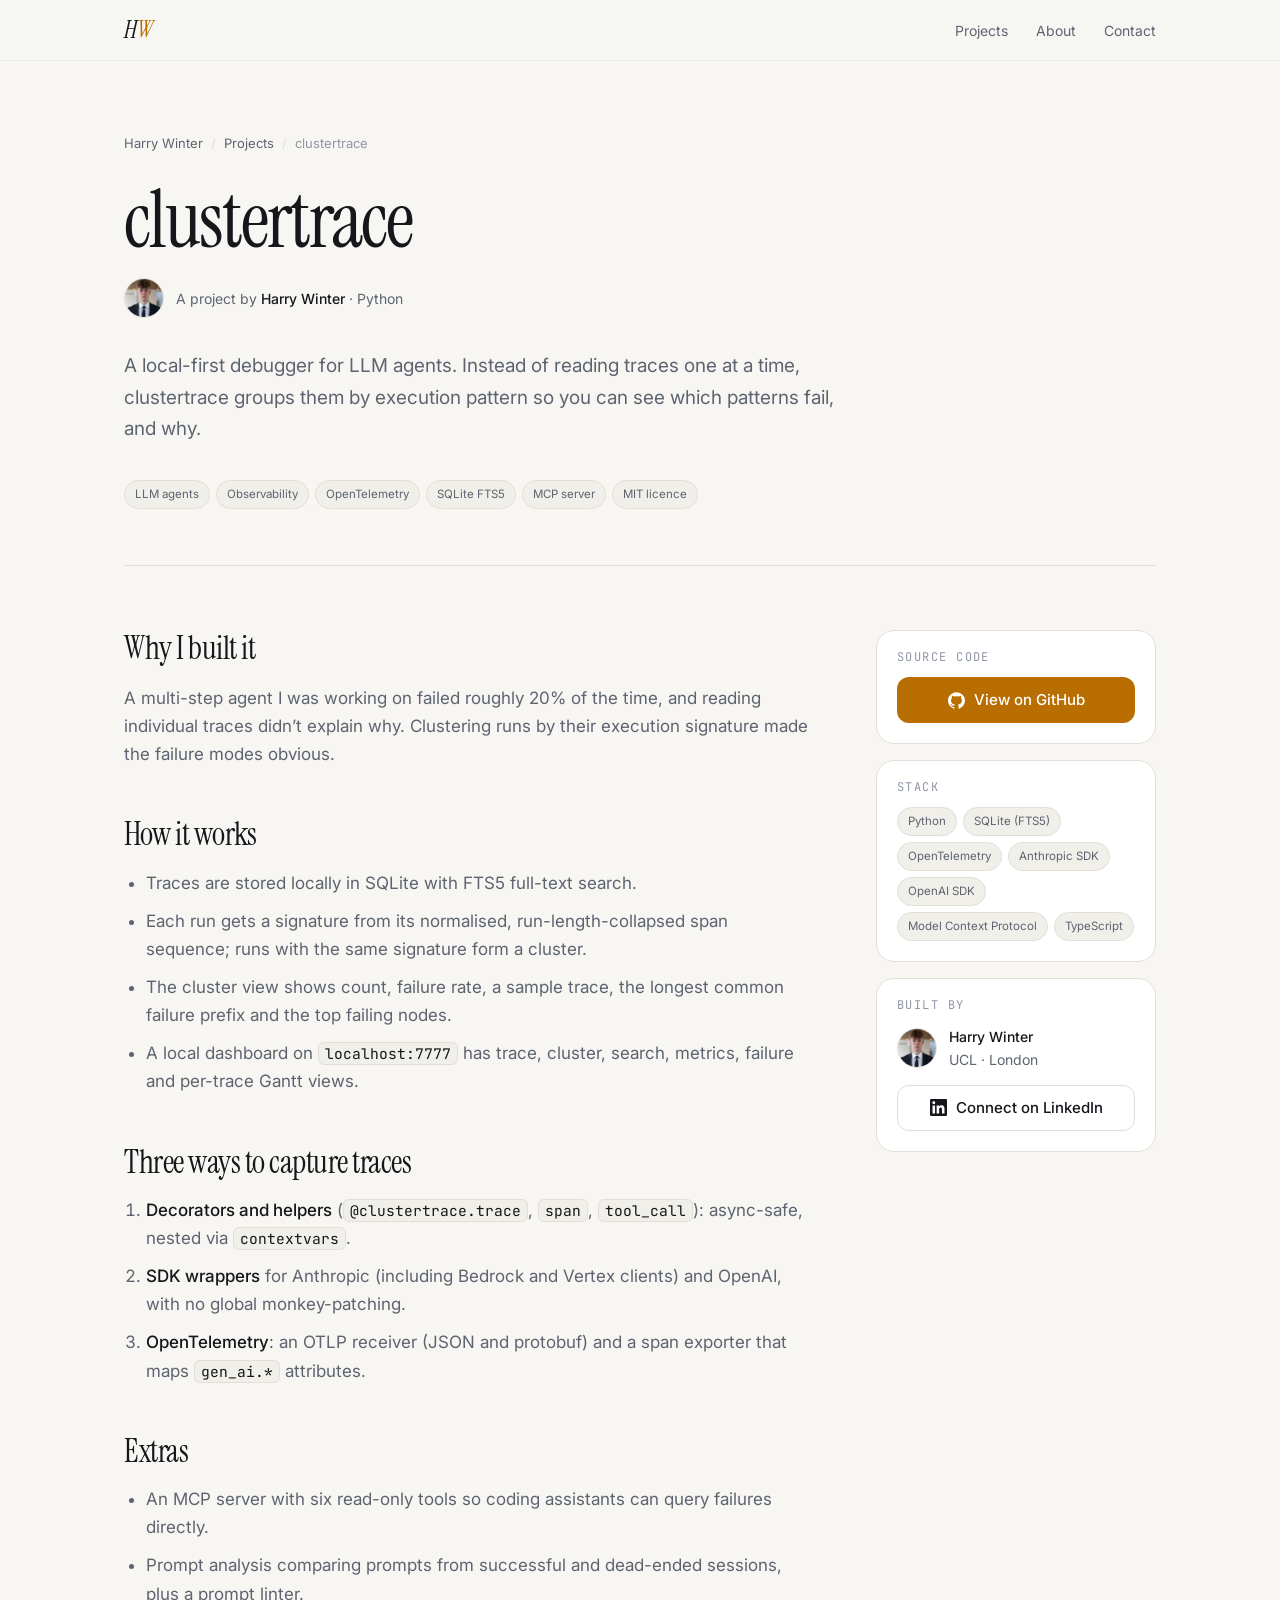
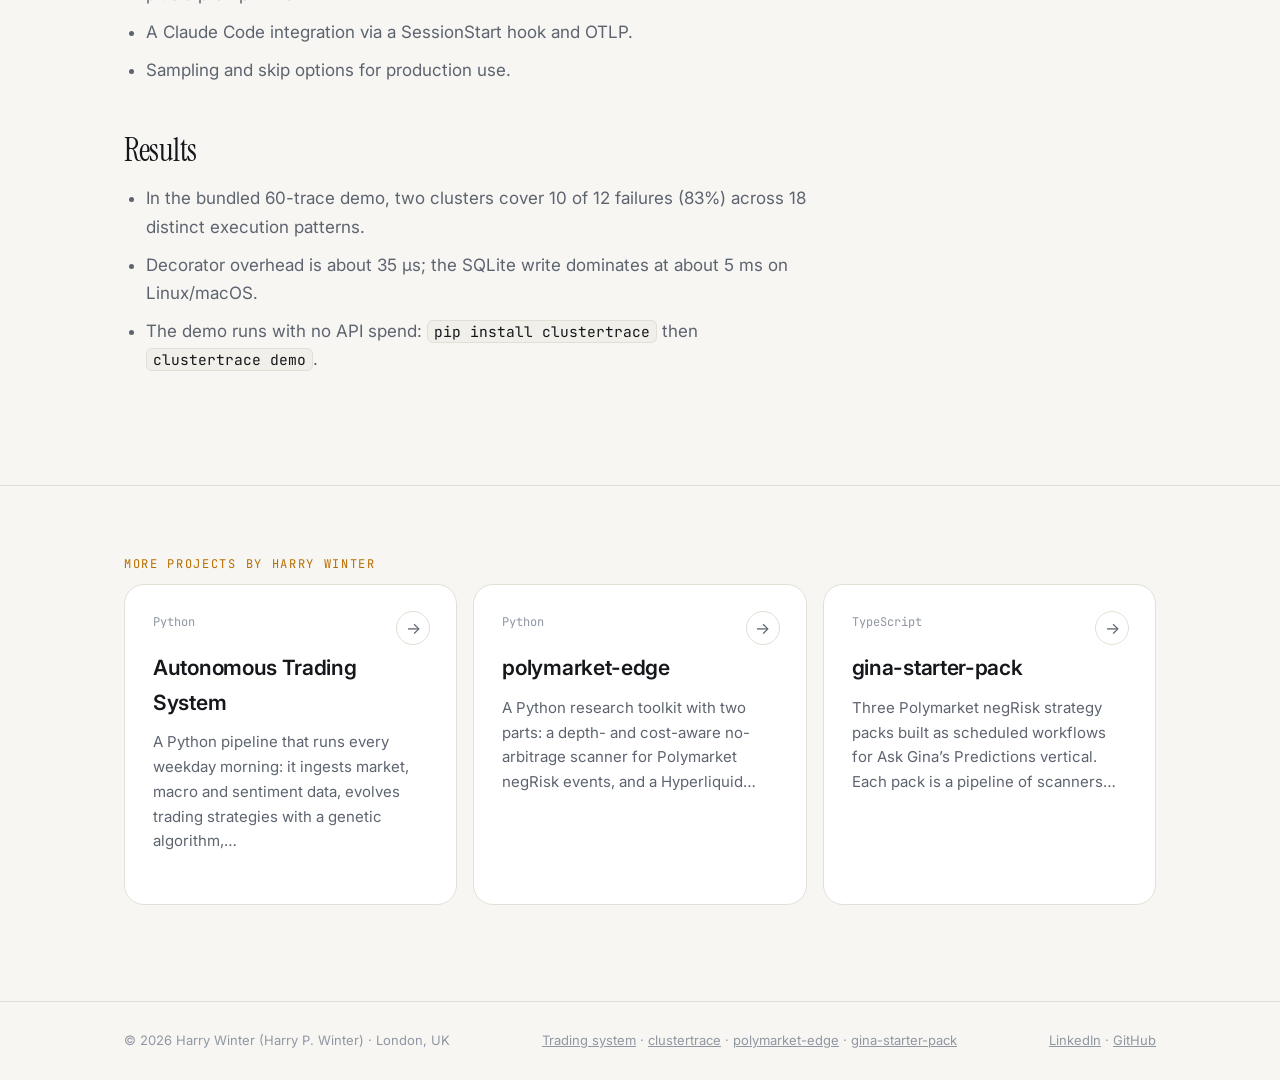
==== projects/clustertrace/index.html @ 602e476f "Full SEO build: project pages, ProfilePage/Person/SoftwareSourceCode schema, OG image, favicons, ima" ====
<!doctype html>
<html lang="en-GB">
<head>
  <meta charset="utf-8">
  <meta name="viewport" content="width=device-width, initial-scale=1">
  <meta name="google-site-verification" content="IN58JlY0TMIs5u1BTdAQgzycmwXVi_8bx57BGI0jHlM" />
  <title>clustertrace: LLM Agent Debugger | Harry Winter</title>
  <meta name="description" content="clustertrace by Harry Winter: a local-first debugger that clusters LLM agent traces by execution pattern so failures surface. SQLite, OpenTelemetry, MCP.">
  <meta name="author" content="Harry Winter">
  <meta name="robots" content="index, follow, max-image-preview:large, max-snippet:-1">
  <link rel="canonical" href="https://harrywinter06-code.github.io/projects/clustertrace/">
  <link rel="alternate" hreflang="en-GB" href="https://harrywinter06-code.github.io/projects/clustertrace/">
  <link rel="alternate" hreflang="x-default" href="https://harrywinter06-code.github.io/projects/clustertrace/">
  <link rel="me" href="https://www.linkedin.com/in/harry-p-winter">
  <link rel="me" href="https://github.com/harrywinter06-code">
  <meta name="theme-color" content="#0b0d10" media="(prefers-color-scheme: dark)">
  <meta name="theme-color" content="#f7f6f2" media="(prefers-color-scheme: light)">

  <meta property="og:site_name" content="Harry Winter">
  <meta property="og:locale" content="en_GB">
  <meta property="og:type" content="article">
  <meta property="og:title" content="clustertrace: LLM Agent Debugger | Harry Winter">
  <meta property="og:description" content="clustertrace by Harry Winter: a local-first debugger that clusters LLM agent traces by execution pattern so failures surface. SQLite, OpenTelemetry, MCP.">
  <meta property="og:url" content="https://harrywinter06-code.github.io/projects/clustertrace/">
  <meta property="og:image" content="https://harrywinter06-code.github.io/og-image.jpg">
  <meta property="og:image:width" content="1200">
  <meta property="og:image:height" content="630">
  <meta property="og:image:alt" content="Harry Winter: UCL student building trading systems and LLM tooling, London">
  
  
  <meta name="twitter:card" content="summary_large_image">
  <meta name="twitter:title" content="clustertrace: LLM Agent Debugger | Harry Winter">
  <meta name="twitter:description" content="clustertrace by Harry Winter: a local-first debugger that clusters LLM agent traces by execution pattern so failures surface. SQLite, OpenTelemetry, MCP.">
  <meta name="twitter:image" content="https://harrywinter06-code.github.io/og-image.jpg">

  <link rel="icon" href="/favicon.ico" sizes="48x48">
  <link rel="icon" href="/favicon.svg" type="image/svg+xml">
  <link rel="apple-touch-icon" href="/apple-touch-icon.png">
  <link rel="manifest" href="/site.webmanifest">
  <link rel="sitemap" type="application/xml" href="/sitemap.xml">
  
  <link rel="preconnect" href="https://fonts.googleapis.com">
  <link rel="preconnect" href="https://fonts.gstatic.com" crossorigin>
  <link href="https://fonts.googleapis.com/css2?family=Instrument+Serif:ital@0;1&family=Inter:wght@400;500;600&family=JetBrains+Mono:wght@400;500&display=swap" rel="stylesheet">
  <link rel="stylesheet" href="/assets/style.css">

  <script type="application/ld+json">
{
  "@context": "https://schema.org",
  "@graph": [
    {
      "@type": "WebSite",
      "@id": "https://harrywinter06-code.github.io/#website",
      "url": "https://harrywinter06-code.github.io/",
      "name": "Harry Winter",
      "alternateName": [
        "Harry P. Winter",
        "Harry Winter portfolio"
      ],
      "description": "Personal website and portfolio of Harry Winter, a UCL student in London.",
      "inLanguage": "en-GB",
      "publisher": {
        "@id": "https://harrywinter06-code.github.io/#person"
      },
      "author": {
        "@id": "https://harrywinter06-code.github.io/#person"
      }
    },
    {
      "@type": "WebPage",
      "@id": "https://harrywinter06-code.github.io/projects/clustertrace/#webpage",
      "url": "https://harrywinter06-code.github.io/projects/clustertrace/",
      "name": "clustertrace: LLM Agent Debugger | Harry Winter",
      "description": "clustertrace by Harry Winter: a local-first debugger that clusters LLM agent traces by execution pattern so failures surface. SQLite, OpenTelemetry, MCP.",
      "isPartOf": {
        "@id": "https://harrywinter06-code.github.io/#website"
      },
      "about": {
        "@id": "https://harrywinter06-code.github.io/projects/clustertrace/#code"
      },
      "author": {
        "@id": "https://harrywinter06-code.github.io/#person"
      },
      "inLanguage": "en-GB",
      "breadcrumb": {
        "@id": "https://harrywinter06-code.github.io/projects/clustertrace/#breadcrumb"
      },
      "dateModified": "2026-11-01T00:00:00+00:00"
    },
    {
      "@type": "SoftwareSourceCode",
      "@id": "https://harrywinter06-code.github.io/projects/clustertrace/#code",
      "name": "clustertrace",
      "description": "clustertrace by Harry Winter: a local-first debugger that clusters LLM agent traces by execution pattern so failures surface. SQLite, OpenTelemetry, MCP.",
      "codeRepository": "https://github.com/harrywinter06-code/clustertrace",
      "programmingLanguage": "Python",
      "keywords": "LLM agent debugging, LLM observability, OpenTelemetry, trace clustering, MCP, Python",
      "author": {
        "@id": "https://harrywinter06-code.github.io/#person"
      },
      "creator": {
        "@id": "https://harrywinter06-code.github.io/#person"
      },
      "url": "https://harrywinter06-code.github.io/projects/clustertrace/"
    },
    {
      "@type": "BreadcrumbList",
      "@id": "https://harrywinter06-code.github.io/projects/clustertrace/#breadcrumb",
      "itemListElement": [
        {
          "@type": "ListItem",
          "position": 1,
          "name": "Harry Winter",
          "item": "https://harrywinter06-code.github.io/"
        },
        {
          "@type": "ListItem",
          "position": 2,
          "name": "Projects",
          "item": "https://harrywinter06-code.github.io/#projects"
        },
        {
          "@type": "ListItem",
          "position": 3,
          "name": "clustertrace",
          "item": "https://harrywinter06-code.github.io/projects/clustertrace/"
        }
      ]
    },
    {
      "@type": "Person",
      "@id": "https://harrywinter06-code.github.io/#person",
      "name": "Harry Winter",
      "url": "https://harrywinter06-code.github.io/",
      "sameAs": [
        "https://www.linkedin.com/in/harry-p-winter",
        "https://github.com/harrywinter06-code"
      ]
    }
  ]
}
  </script>
</head>
<body>
  <a class="skip" href="#main">Skip to content</a>
  <nav aria-label="Main">
    <div class="wrap">
      <a href="/" class="mark" aria-label="Harry Winter, home">H<span>W</span></a>
      <ul>
        <li><a href="/#projects">Projects</a></li>
        <li><a href="/#about">About</a></li>
        <li><a href="/#contact">Contact</a></li>
      </ul>
    </div>
  </nav>

  <main id="main">
    <header class="phero">
      <div class="wrap">
        <nav class="crumbs" aria-label="Breadcrumb"><ol>
          <li><a href="/">Harry Winter</a></li>
          <li><a href="/#projects">Projects</a></li>
          <li aria-current="page">clustertrace</li>
        </ol></nav>
        <h1>clustertrace</h1>
        <div class="byline"><img src="/harry-winter.jpg" alt="Harry Winter" width="40" height="40"><span>A project by <a href="/" rel="author">Harry Winter</a> · Python</span></div>
        <p class="lede">A local-first debugger for LLM agents. Instead of reading traces one at a time, clustertrace groups them by execution pattern so you can see which patterns fail, and why.</p>
        <div class="chips"><span class="chip">LLM agents</span><span class="chip">Observability</span><span class="chip">OpenTelemetry</span><span class="chip">SQLite FTS5</span><span class="chip">MCP server</span><span class="chip">MIT licence</span></div>
      </div>
    </header>

    <div class="wrap">
      <div class="article">
        <article>
          <h2>Why I built it</h2>
          <p>A multi-step agent I was working on failed roughly 20% of the time, and reading individual traces didn&rsquo;t explain why. Clustering runs by their execution signature made the failure modes obvious.</p>

          <h2>How it works</h2>
          <ul>
            <li>Traces are stored locally in SQLite with FTS5 full-text search.</li>
            <li>Each run gets a signature from its normalised, run-length-collapsed span sequence; runs with the same signature form a cluster.</li>
            <li>The cluster view shows count, failure rate, a sample trace, the longest common failure prefix and the top failing nodes.</li>
            <li>A local dashboard on <code>localhost:7777</code> has trace, cluster, search, metrics, failure and per-trace Gantt views.</li>
          </ul>

          <h2>Three ways to capture traces</h2>
          <ol>
            <li><strong>Decorators and helpers</strong> (<code>@clustertrace.trace</code>, <code>span</code>, <code>tool_call</code>): async-safe, nested via <code>contextvars</code>.</li>
            <li><strong>SDK wrappers</strong> for Anthropic (including Bedrock and Vertex clients) and OpenAI, with no global monkey-patching.</li>
            <li><strong>OpenTelemetry</strong>: an OTLP receiver (JSON and protobuf) and a span exporter that maps <code>gen_ai.*</code> attributes.</li>
          </ol>

          <h2>Extras</h2>
          <ul>
            <li>An MCP server with six read-only tools so coding assistants can query failures directly.</li>
            <li>Prompt analysis comparing prompts from successful and dead-ended sessions, plus a prompt linter.</li>
            <li>A Claude Code integration via a SessionStart hook and OTLP.</li>
            <li>Sampling and skip options for production use.</li>
          </ul>

          <h2>Results</h2>
          <ul>
            <li>In the bundled 60-trace demo, two clusters cover 10 of 12 failures (83%) across 18 distinct execution patterns.</li>
            <li>Decorator overhead is about 35&nbsp;&micro;s; the SQLite write dominates at about 5&nbsp;ms on Linux/macOS.</li>
            <li>The demo runs with no API spend: <code>pip install clustertrace</code> then <code>clustertrace demo</code>.</li>
          </ul>
        </article>
        <aside class="side" aria-label="Project details">
          <div class="box">
            <h2>Source code</h2>
            <a class="btn primary" href="https://github.com/harrywinter06-code/clustertrace"><svg viewBox="0 0 24 24" fill="currentColor" aria-hidden="true"><path d="M12 .3a12 12 0 0 0-3.8 23.38c.6.12.83-.26.83-.57L9 21.07c-3.34.72-4.04-1.61-4.04-1.61-.55-1.39-1.34-1.76-1.34-1.76-1.08-.74.09-.73.09-.73 1.2.09 1.83 1.24 1.83 1.24 1.07 1.83 2.81 1.3 3.5 1 .1-.78.42-1.31.76-1.61-2.67-.3-5.47-1.33-5.47-5.93 0-1.31.47-2.38 1.24-3.22-.14-.3-.54-1.52.1-3.18 0 0 1-.32 3.3 1.23a11.5 11.5 0 0 1 6 0c2.28-1.55 3.29-1.23 3.29-1.23.64 1.66.24 2.88.12 3.18a4.65 4.65 0 0 1 1.23 3.22c0 4.61-2.8 5.63-5.48 5.92.42.36.81 1.1.81 2.22l-.01 3.29c0 .31.2.69.82.57A12 12 0 0 0 12 .3"/></svg>View on GitHub</a>
          </div>
          <div class="box">
            <h2>Stack</h2>
            <div class="chips"><span class="chip">Python</span><span class="chip">SQLite (FTS5)</span><span class="chip">OpenTelemetry</span><span class="chip">Anthropic SDK</span><span class="chip">OpenAI SDK</span><span class="chip">Model Context Protocol</span><span class="chip">TypeScript</span></div>
          </div>
          <div class="box">
            <h2>Built by</h2>
            <div class="byline" style="margin:0 0 14px"><img src="/harry-winter.jpg" alt="Harry Winter" width="40" height="40"><span><a href="/">Harry Winter</a><br>UCL · London</span></div>
            <a class="btn" href="https://www.linkedin.com/in/harry-p-winter" rel="me"><svg viewBox="0 0 24 24" fill="currentColor" aria-hidden="true"><path d="M20.45 20.45h-3.56v-5.57c0-1.33-.02-3.04-1.85-3.04-1.85 0-2.14 1.45-2.14 2.94v5.67H9.35V9h3.41v1.56h.05c.48-.9 1.64-1.85 3.37-1.85 3.6 0 4.27 2.37 4.27 5.46v6.28zM5.34 7.43a2.06 2.06 0 1 1 0-4.13 2.06 2.06 0 0 1 0 4.13zM7.12 20.45H3.56V9h3.56v11.45zM22.22 0H1.77C.79 0 0 .77 0 1.73v20.54C0 23.23.79 24 1.77 24h20.45c.98 0 1.78-.77 1.78-1.73V1.73C24 .77 23.2 0 22.22 0z"/></svg>Connect on LinkedIn</a>
          </div>
        </aside>
      </div>
    </div>

    <section class="more" aria-labelledby="more-h">
      <div class="wrap">
        <h2 class="eyebrow" id="more-h">More projects by Harry Winter</h2>
        <div class="projects">
          <a class="card" href="/projects/trading-system/">
            <div class="num mono"><span>Python</span></div>
            <span class="arrow" aria-hidden="true">→</span>
            <h3>Autonomous Trading System</h3>
            <p>A Python pipeline that runs every weekday morning: it ingests market, macro and sentiment data, evolves trading strategies with a genetic algorithm,…</p>
          </a>
          <a class="card" href="/projects/polymarket-edge/">
            <div class="num mono"><span>Python</span></div>
            <span class="arrow" aria-hidden="true">→</span>
            <h3>polymarket-edge</h3>
            <p>A Python research toolkit with two parts: a depth- and cost-aware no-arbitrage scanner for Polymarket negRisk events, and a Hyperliquid…</p>
          </a>
          <a class="card" href="/projects/gina-starter-pack/">
            <div class="num mono"><span>TypeScript</span></div>
            <span class="arrow" aria-hidden="true">→</span>
            <h3>gina-starter-pack</h3>
            <p>Three Polymarket negRisk strategy packs built as scheduled workflows for Ask Gina&rsquo;s Predictions vertical. Each pack is a pipeline of scanners…</p>
          </a>
        </div>
      </div>
    </section>
  </main>

  <footer>
    <div class="wrap">
      <span>© 2026 Harry Winter (Harry P. Winter) · London, UK</span>
      <span><a href="/projects/trading-system/">Trading system</a> · <a href="/projects/clustertrace/">clustertrace</a> · <a href="/projects/polymarket-edge/">polymarket-edge</a> · <a href="/projects/gina-starter-pack/">gina-starter-pack</a></span>
      <span><a href="https://www.linkedin.com/in/harry-p-winter" rel="me">LinkedIn</a> · <a href="https://github.com/harrywinter06-code" rel="me">GitHub</a></span>
    </div>
  </footer>
</body>
</html>
---- assets/style.css ----
:root {
      --bg: #0b0d10;
      --surface: #111419;
      --surface-2: #161a21;
      --border: #222833;
      --text: #eceef1;
      --muted: #8d95a3;
      --faint: #5b6270;
      --accent: #f2b544;
      --accent-ink: #1a1203;
      --green: #3ddc97;
      --grid: rgba(255,255,255,.035);
      --shadow: 0 1px 0 rgba(255,255,255,.04) inset, 0 20px 40px -24px rgba(0,0,0,.6);
    }
    @media (prefers-color-scheme: light) {
      :root {
        --bg: #f7f6f2;
        --surface: #ffffff;
        --surface-2: #f1efe9;
        --border: #e2dfd6;
        --text: #15171b;
        --muted: #5d6470;
        --faint: #9097a3;
        --accent: #b86e00;
        --accent-ink: #ffffff;
        --green: #0f9d63;
        --grid: rgba(0,0,0,.04);
        --shadow: 0 1px 2px rgba(0,0,0,.04), 0 20px 40px -28px rgba(0,0,0,.25);
      }
    }

    * { box-sizing: border-box; }
    html { scroll-behavior: smooth; }
    body {
      margin: 0;
      background: var(--bg);
      color: var(--text);
      font: 16px/1.65 Inter, system-ui, -apple-system, sans-serif;
      -webkit-font-smoothing: antialiased;
    }
    a { color: inherit; }
    .wrap { max-width: 1080px; margin: 0 auto; padding: 0 24px; }
    .mono { font-family: "JetBrains Mono", ui-monospace, monospace; }
    .serif { font-family: "Instrument Serif", Georgia, serif; font-weight: 400; }

    /* nav */
    nav {
      position: sticky; top: 0; z-index: 10;
      backdrop-filter: blur(12px); -webkit-backdrop-filter: blur(12px);
      background: color-mix(in srgb, var(--bg) 78%, transparent);
      border-bottom: 1px solid color-mix(in srgb, var(--border) 60%, transparent);
    }
    nav .wrap { display: flex; align-items: center; justify-content: space-between; height: 60px; }
    .mark { font-family: "Instrument Serif", serif; font-style: italic; font-size: 24px; text-decoration: none; letter-spacing: -.5px; }
    .mark span { color: var(--accent); }
    nav ul { display: flex; gap: 28px; list-style: none; margin: 0; padding: 0; }
    nav ul a { text-decoration: none; color: var(--muted); font-size: 14px; transition: color .15s; }
    nav ul a:hover { color: var(--text); }

    /* hero */
    header.hero { position: relative; overflow: hidden; }
    header.hero::before {
      content: ""; position: absolute; inset: 0;
      background-image:
        linear-gradient(var(--grid) 1px, transparent 1px),
        linear-gradient(90deg, var(--grid) 1px, transparent 1px);
      background-size: 48px 48px;
      mask-image: radial-gradient(ellipse 80% 70% at 30% 40%, #000 30%, transparent 75%);
      -webkit-mask-image: radial-gradient(ellipse 80% 70% at 30% 40%, #000 30%, transparent 75%);
      pointer-events: none;
    }
    header.hero::after {
      content: ""; position: absolute; width: 520px; height: 520px; right: -120px; top: -160px;
      background: radial-gradient(circle, color-mix(in srgb, var(--accent) 22%, transparent), transparent 65%);
      filter: blur(20px); pointer-events: none;
    }
    .hero-grid {
      position: relative; z-index: 1;
      display: grid; grid-template-columns: 1.35fr 1fr; gap: 64px; align-items: center;
      padding: 96px 0 104px;
    }
    .status {
      display: inline-flex; align-items: center; gap: 10px;
      padding: 6px 14px 6px 10px; border: 1px solid var(--border); border-radius: 999px;
      background: var(--surface); font-size: 12px; color: var(--muted); letter-spacing: .04em;
    }
    .dot { width: 8px; height: 8px; border-radius: 50%; background: var(--green); box-shadow: 0 0 0 0 var(--green); animation: pulse 2.4s infinite; }
    @keyframes pulse { 0% { box-shadow: 0 0 0 0 color-mix(in srgb, var(--green) 60%, transparent); } 70% { box-shadow: 0 0 0 8px transparent; } 100% { box-shadow: 0 0 0 0 transparent; } }
    @media (prefers-reduced-motion: reduce) { .dot { animation: none; } html { scroll-behavior: auto; } }
    h1 {
      font-family: "Instrument Serif", Georgia, serif; font-weight: 400;
      font-size: clamp(56px, 9vw, 104px); line-height: .95; letter-spacing: -2px;
      margin: 28px 0 24px;
    }
    h1 em { color: var(--accent); }
    .lede { font-size: 19px; color: var(--muted); max-width: 34ch; margin: 0 0 36px; }
    .lede strong { color: var(--text); font-weight: 500; }
    .ctas { display: flex; flex-wrap: wrap; gap: 12px; }
    .btn {
      display: inline-flex; align-items: center; gap: 9px;
      height: 46px; padding: 0 20px; border-radius: 12px;
      font-size: 15px; font-weight: 500; text-decoration: none;
      border: 1px solid var(--border); background: var(--surface);
      transition: transform .15s, border-color .15s, background .15s;
    }
    .btn:hover { transform: translateY(-1px); border-color: var(--faint); }
    .btn.primary { background: var(--accent); color: var(--accent-ink); border-color: transparent; }
    .btn.primary:hover { filter: brightness(1.06); }
    .btn svg { width: 17px; height: 17px; flex: none; }

    .portrait { position: relative; justify-self: end; width: 100%; max-width: 360px; }
    .portrait .frame {
      position: relative; border-radius: 24px; overflow: hidden;
      border: 1px solid var(--border); box-shadow: var(--shadow); aspect-ratio: 4/5; background: var(--surface);
    }
    .portrait img { width: 100%; height: 100%; object-fit: cover; object-position: center 20%; display: block; }
    .portrait .tag {
      position: absolute; left: -28px; bottom: 32px;
      background: var(--surface); border: 1px solid var(--border); border-radius: 14px;
      padding: 12px 16px; box-shadow: var(--shadow); font-size: 13px; line-height: 1.45;
    }
    .portrait .tag b { display: block; font-weight: 600; }
    .portrait .tag small { color: var(--muted); font-size: 12px; }

    /* sections */
    section { padding: 96px 0; border-top: 1px solid var(--border); }
    .eyebrow { font-size: 12px; letter-spacing: .14em; text-transform: uppercase; color: var(--accent); margin: 0 0 14px; }
    h2 { font-family: "Instrument Serif", Georgia, serif; font-weight: 400; font-size: clamp(38px, 5vw, 56px); line-height: 1.05; letter-spacing: -1px; margin: 0 0 48px; }
    h2 em { color: var(--muted); }

    /* projects */
    .projects { display: grid; grid-template-columns: repeat(6, 1fr); gap: 16px; }
    .card {
      grid-column: span 3; position: relative;
      display: flex; flex-direction: column;
      padding: 28px; border-radius: 20px;
      background: var(--surface); border: 1px solid var(--border);
      text-decoration: none; transition: border-color .2s, transform .2s, background .2s;
    }
    a.card:hover { border-color: color-mix(in srgb, var(--accent) 55%, var(--border)); transform: translateY(-2px); }
    .card.feature { grid-column: span 6; padding: 36px; background: linear-gradient(135deg, var(--surface) 40%, color-mix(in srgb, var(--accent) 8%, var(--surface))); }
    .card.third { grid-column: span 2; }
    .card.wide { grid-column: span 4; }
    .card .num { font-size: 12px; color: var(--faint); margin-bottom: 18px; display: flex; justify-content: space-between; }
    .card .num .lang { color: var(--muted); }
    .card h3 { margin: 0 0 10px; font-size: 21px; font-weight: 600; letter-spacing: -.3px; }
    .card.feature h3 { font-size: 28px; }
    .card p { margin: 0 0 22px; color: var(--muted); font-size: 15px; }
    .card.feature p { font-size: 17px; max-width: 62ch; }
    .chips { display: flex; flex-wrap: wrap; gap: 6px; margin-top: auto; }
    .chip { font-size: 11.5px; padding: 4px 10px; border-radius: 999px; background: var(--surface-2); border: 1px solid var(--border); color: var(--muted); }
    .arrow { position: absolute; top: 26px; right: 26px; width: 34px; height: 34px; border-radius: 50%; display: grid; place-items: center; border: 1px solid var(--border); color: var(--muted); transition: all .2s; }
    a.card:hover .arrow { background: var(--accent); color: var(--accent-ink); border-color: transparent; transform: rotate(-45deg); }
    .card .num { padding-right: 48px; }
    .card .num:only-child, .card.wide .num { padding-right: 0; }
    .private { font-size: 11px; color: var(--faint); border: 1px dashed var(--border); padding: 2px 8px; border-radius: 999px; }

    /* about */
    .about { display: grid; grid-template-columns: 1.1fr 1fr; gap: 64px; }
    .about .prose p { font-size: 18px; color: var(--muted); margin: 0 0 18px; }
    .about .prose p strong { color: var(--text); font-weight: 500; }
    .facts { display: grid; gap: 1px; background: var(--border); border: 1px solid var(--border); border-radius: 18px; overflow: hidden; align-self: start; }
    .fact { background: var(--surface); padding: 20px 22px; display: grid; grid-template-columns: 120px 1fr; gap: 16px; }
    .fact dt { font-size: 12px; letter-spacing: .08em; text-transform: uppercase; color: var(--faint); padding-top: 3px; }
    .fact dd { margin: 0; font-size: 15px; }
    .fact dd .chips { margin-top: 0; }

    /* contact */
    .contact { text-align: center; padding: 120px 0; }
    .contact h2 { font-size: clamp(48px, 8vw, 88px); margin-bottom: 20px; }
    .contact p { color: var(--muted); font-size: 18px; margin: 0 auto 36px; max-width: 46ch; }
    .contact .ctas { justify-content: center; }
    .email-big { display: inline-block; font-size: clamp(18px, 2.6vw, 24px); margin-bottom: 36px; text-decoration: none; border-bottom: 1px solid var(--border); padding-bottom: 4px; transition: border-color .2s, color .2s; }
    .email-big:hover { color: var(--accent); border-color: var(--accent); }

    footer { border-top: 1px solid var(--border); padding: 28px 0; color: var(--faint); font-size: 13px; }
    footer .wrap { display: flex; justify-content: space-between; gap: 16px; flex-wrap: wrap; }

    /* responsive */
    @media (max-width: 860px) {
      nav ul { gap: 18px; }
      .hero-grid { grid-template-columns: 1fr; gap: 48px; padding: 56px 0 72px; }
      .portrait { justify-self: start; max-width: 300px; order: -1; }
      .portrait .tag { left: auto; right: -16px; bottom: 20px; }
      .card, .card.third, .card.wide, .card.feature { grid-column: span 6; }
      .card.feature { padding: 28px; }
      .about { grid-template-columns: 1fr; gap: 40px; }
      section { padding: 72px 0; }
    }
    @media (max-width: 480px) {
      .wrap { padding: 0 16px; }
      .hero-grid { padding-top: 40px; padding-bottom: 64px; gap: 40px; }
      nav ul li:not(:last-child) { display: none; }
      .lede { font-size: 17px; }
      .btn { height: 44px; padding: 0 16px; font-size: 14px; }
      .portrait { max-width: 220px; }
      .portrait .tag { right: -8px; }
      .fact { grid-template-columns: 1fr; gap: 6px; }
    }
    /* skip link */
    .skip { position: absolute; left: -9999px; top: 8px; z-index: 100; background: var(--accent); color: var(--accent-ink); padding: 8px 14px; border-radius: 8px; }
    .skip:focus { left: 8px; }
    a:focus-visible, .btn:focus-visible { outline: 2px solid var(--accent); outline-offset: 3px; }
    .eyebrow { font-family: "JetBrains Mono", ui-monospace, monospace; font-weight: 400; }
    .h2 { font-family: "Instrument Serif", Georgia, serif; font-weight: 400; font-size: clamp(38px, 5vw, 56px); line-height: 1.05; letter-spacing: -1px; margin: 0 0 48px; }
    .h2 em { color: var(--muted); }
    .contact .h2 { font-size: clamp(48px, 8vw, 88px); margin-bottom: 20px; }

    /* project pages */
    nav.crumbs { position: static; background: none; border: 0; backdrop-filter: none; -webkit-backdrop-filter: none; font-size: 13px; color: var(--faint); margin: 0 0 28px; }
    .crumbs ol { list-style: none; display: flex; flex-wrap: wrap; gap: 8px; margin: 0; padding: 0; }
    .crumbs li + li::before { content: "/"; margin-right: 8px; color: var(--border); }
    .crumbs a { text-decoration: none; color: var(--muted); }
    .crumbs a:hover { color: var(--accent); }
    .phero { padding: 72px 0 56px; position: relative; }
    .phero h1 { font-size: clamp(44px, 7vw, 80px); margin: 0 0 20px; }
    .phero .lede { max-width: 60ch; font-size: 19px; }
    .byline { display: flex; align-items: center; gap: 12px; margin: 0 0 32px; color: var(--muted); font-size: 14px; }
    .byline img { width: 40px; height: 40px; border-radius: 50%; object-fit: cover; border: 1px solid var(--border); }
    .byline a { color: var(--text); text-decoration: none; font-weight: 500; }
    .article { display: grid; grid-template-columns: minmax(0, 1fr) 280px; gap: 64px; padding: 64px 0 96px; border-top: 1px solid var(--border); }
    .article h2 { font-family: "Instrument Serif", Georgia, serif; font-weight: 400; font-size: 32px; letter-spacing: -.5px; margin: 48px 0 16px; line-height: 1.15; }
    .article h2:first-child { margin-top: 0; }
    .article p, .article li { color: var(--muted); font-size: 17px; }
    .article strong { color: var(--text); font-weight: 500; }
    .article li { margin-bottom: 10px; }
    .article ol, .article ul { padding-left: 22px; }
    .article code { font-family: "JetBrains Mono", monospace; font-size: .86em; background: var(--surface-2); border: 1px solid var(--border); padding: 1px 6px; border-radius: 6px; color: var(--text); }
    .side { position: sticky; top: 92px; align-self: start; display: grid; gap: 16px; }
    .side .box { background: var(--surface); border: 1px solid var(--border); border-radius: 18px; padding: 20px; }
    .side h2 { font-family: "JetBrains Mono", monospace; font-size: 12px; letter-spacing: .12em; text-transform: uppercase; color: var(--faint); margin: 0 0 12px; font-weight: 400; }
    .side .btn { width: 100%; justify-content: center; }
    .more { border-top: 1px solid var(--border); padding: 72px 0 96px; }
    .more .projects .card { grid-column: span 2; }
    .card .go { margin-top: 18px; font-size: 13px; color: var(--accent); }
    @media (max-width: 860px) {
      .article { grid-template-columns: 1fr; gap: 40px; }
      .side { position: static; }
      .more .projects .card { grid-column: span 6; }
    }
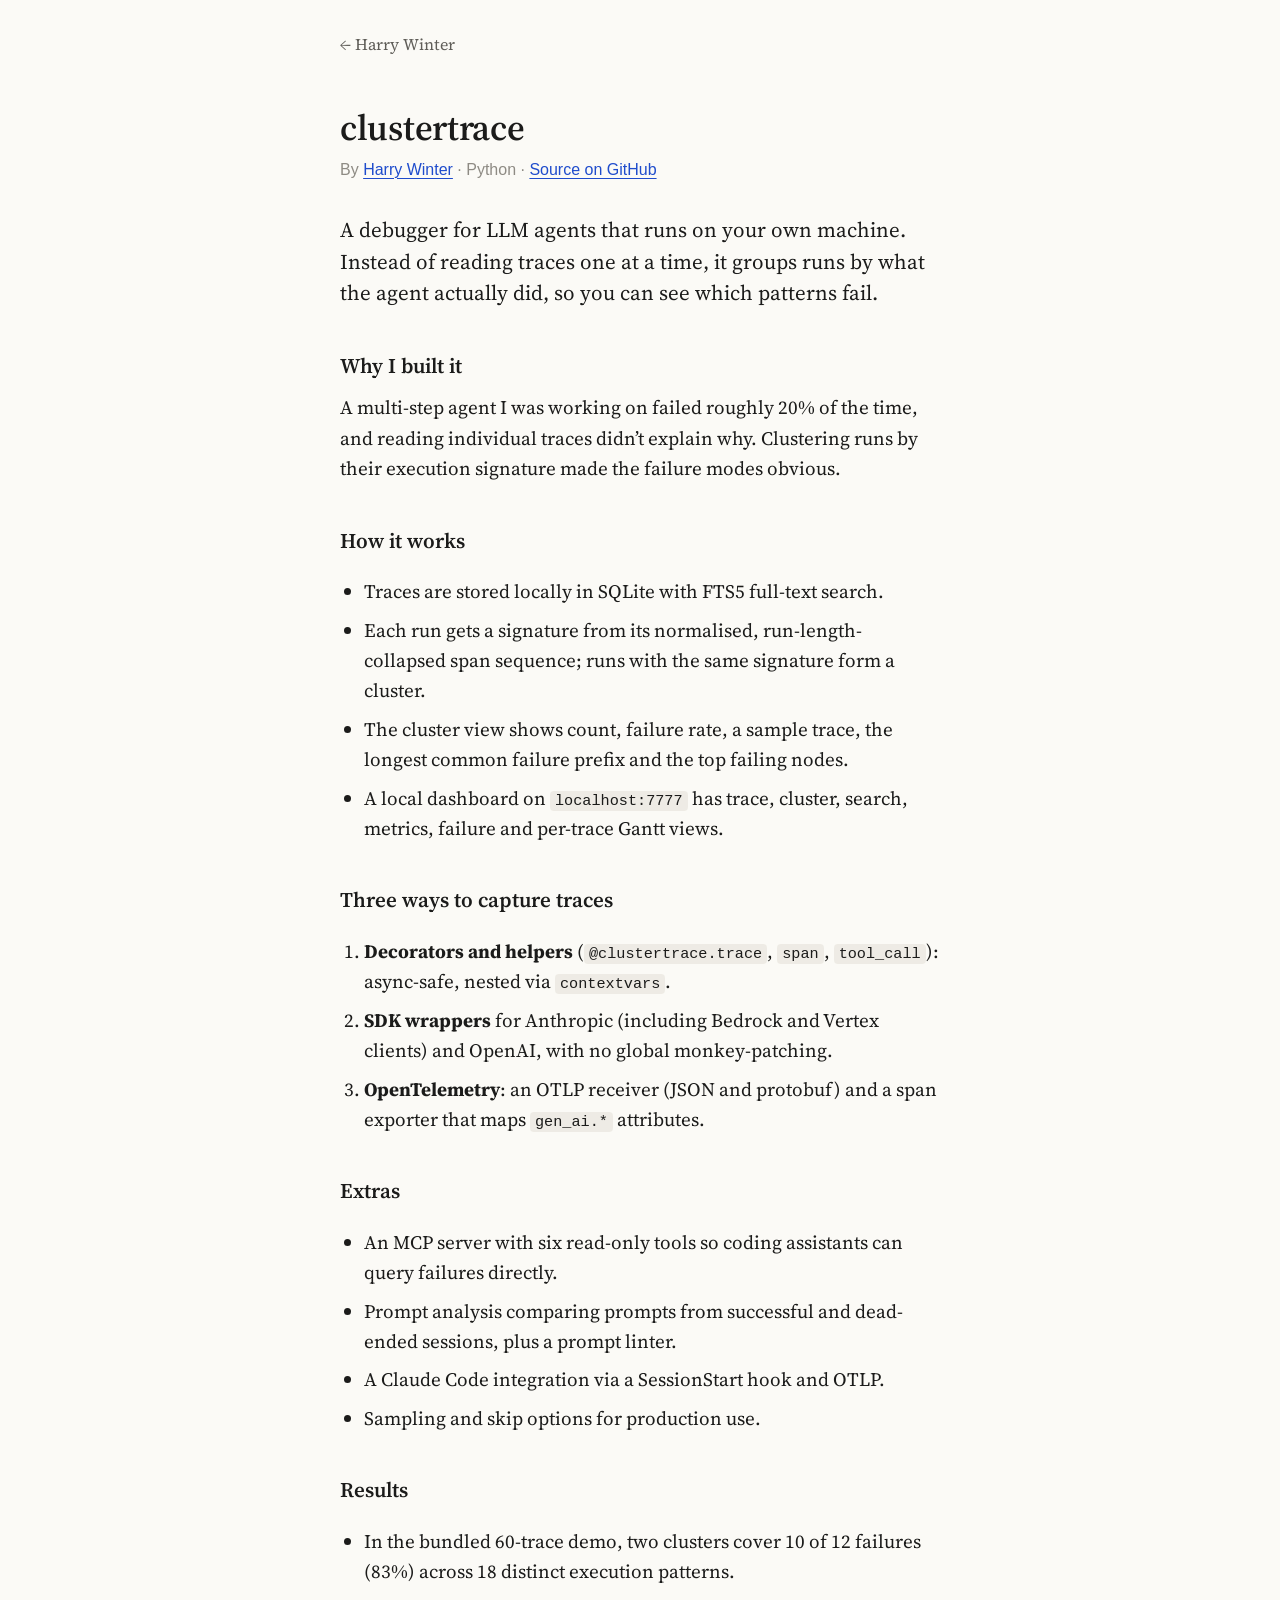
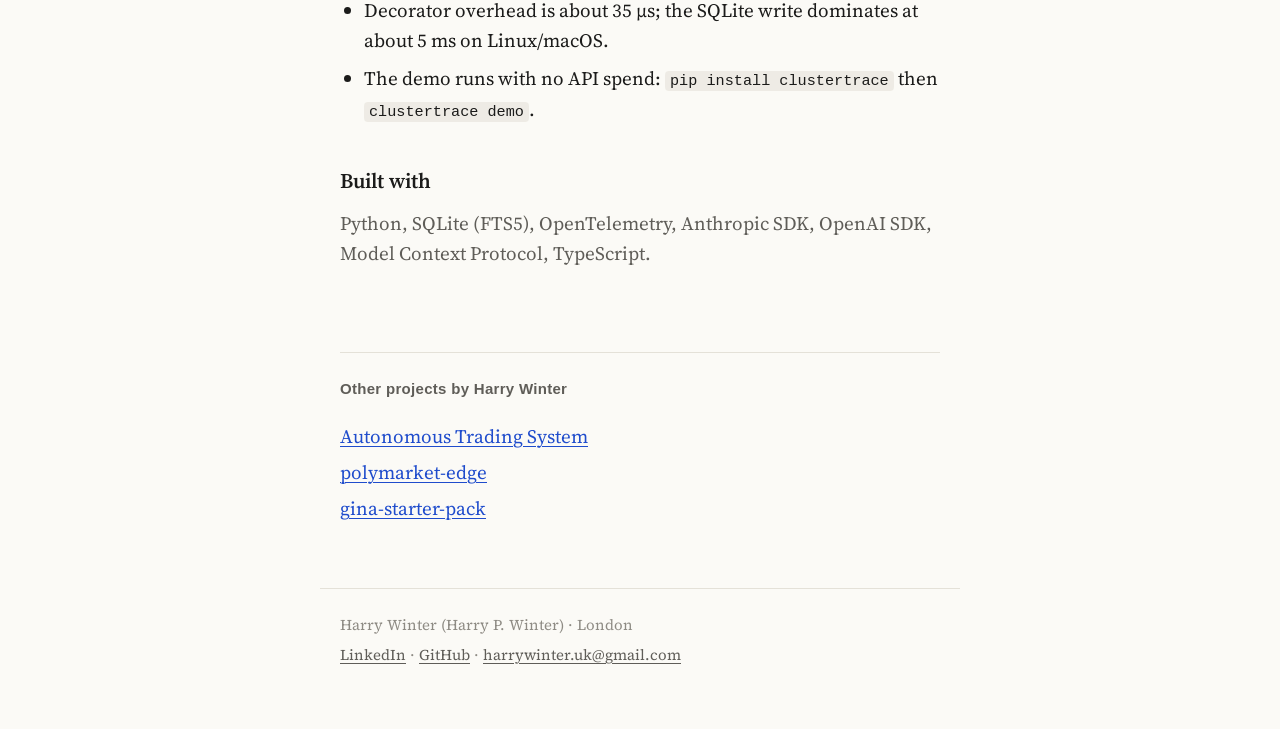
==== commit 017de985: "Redesign: plain, text-first personal site Co-Authored-By: Claude Opus 5.5 <noreply@anthropic.com> Cl" ====
--- a/projects/clustertrace/index.html
+++ b/projects/clustertrace/index.html
@@ -13,8 +13,8 @@
   <link rel="alternate" hreflang="x-default" href="https://harrywinter06-code.github.io/projects/clustertrace/">
   <link rel="me" href="https://www.linkedin.com/in/harry-p-winter">
   <link rel="me" href="https://github.com/harrywinter06-code">
-  <meta name="theme-color" content="#0b0d10" media="(prefers-color-scheme: dark)">
-  <meta name="theme-color" content="#f7f6f2" media="(prefers-color-scheme: light)">
+  <meta name="theme-color" content="#171717" media="(prefers-color-scheme: dark)">
+  <meta name="theme-color" content="#fbfaf6" media="(prefers-color-scheme: light)">
 
   <meta property="og:site_name" content="Harry Winter">
   <meta property="og:locale" content="en_GB">
@@ -41,7 +41,7 @@
   
   <link rel="preconnect" href="https://fonts.googleapis.com">
   <link rel="preconnect" href="https://fonts.gstatic.com" crossorigin>
-  <link href="https://fonts.googleapis.com/css2?family=Instrument+Serif:ital@0;1&family=Inter:wght@400;500;600&family=JetBrains+Mono:wght@400;500&display=swap" rel="stylesheet">
+  <link href="https://fonts.googleapis.com/css2?family=Source+Serif+4:ital,opsz,wght@0,8..60,400;0,8..60,600;1,8..60,400&display=swap" rel="stylesheet">
   <link rel="stylesheet" href="/assets/style.css">
 
   <script type="application/ld+json">
@@ -143,119 +143,64 @@
 </head>
 <body>
   <a class="skip" href="#main">Skip to content</a>
-  <nav aria-label="Main">
-    <div class="wrap">
-      <a href="/" class="mark" aria-label="Harry Winter, home">H<span>W</span></a>
+  <div class="top"><a href="/">&larr; Harry Winter</a></div>
+
+  <main id="main">
+    <article class="article">
+      <h1>clustertrace</h1>
+      <p class="meta sans">By <a href="/" rel="author">Harry Winter</a> · Python · <a href="https://github.com/harrywinter06-code/clustertrace">Source on GitHub</a></p>
+      <p class="lede">A debugger for LLM agents that runs on your own machine. Instead of reading traces one at a time, it groups runs by what the agent actually did, so you can see which patterns fail.</p>
+
+      <h3>Why I built it</h3>
+      <p>A multi-step agent I was working on failed roughly 20% of the time, and reading individual traces didn&rsquo;t explain why. Clustering runs by their execution signature made the failure modes obvious.</p>
+
+      <h3>How it works</h3>
       <ul>
-        <li><a href="/#projects">Projects</a></li>
-        <li><a href="/#about">About</a></li>
-        <li><a href="/#contact">Contact</a></li>
-      </ul>
-    </div>
-  </nav>
-
-  <main id="main">
-    <header class="phero">
-      <div class="wrap">
-        <nav class="crumbs" aria-label="Breadcrumb"><ol>
-          <li><a href="/">Harry Winter</a></li>
-          <li><a href="/#projects">Projects</a></li>
-          <li aria-current="page">clustertrace</li>
-        </ol></nav>
-        <h1>clustertrace</h1>
-        <div class="byline"><img src="/harry-winter.jpg" alt="Harry Winter" width="40" height="40"><span>A project by <a href="/" rel="author">Harry Winter</a> · Python</span></div>
-        <p class="lede">A local-first debugger for LLM agents. Instead of reading traces one at a time, clustertrace groups them by execution pattern so you can see which patterns fail, and why.</p>
-        <div class="chips"><span class="chip">LLM agents</span><span class="chip">Observability</span><span class="chip">OpenTelemetry</span><span class="chip">SQLite FTS5</span><span class="chip">MCP server</span><span class="chip">MIT licence</span></div>
-      </div>
-    </header>
-
-    <div class="wrap">
-      <div class="article">
-        <article>
-          <h2>Why I built it</h2>
-          <p>A multi-step agent I was working on failed roughly 20% of the time, and reading individual traces didn&rsquo;t explain why. Clustering runs by their execution signature made the failure modes obvious.</p>
-
-          <h2>How it works</h2>
-          <ul>
-            <li>Traces are stored locally in SQLite with FTS5 full-text search.</li>
-            <li>Each run gets a signature from its normalised, run-length-collapsed span sequence; runs with the same signature form a cluster.</li>
-            <li>The cluster view shows count, failure rate, a sample trace, the longest common failure prefix and the top failing nodes.</li>
-            <li>A local dashboard on <code>localhost:7777</code> has trace, cluster, search, metrics, failure and per-trace Gantt views.</li>
-          </ul>
-
-          <h2>Three ways to capture traces</h2>
-          <ol>
-            <li><strong>Decorators and helpers</strong> (<code>@clustertrace.trace</code>, <code>span</code>, <code>tool_call</code>): async-safe, nested via <code>contextvars</code>.</li>
-            <li><strong>SDK wrappers</strong> for Anthropic (including Bedrock and Vertex clients) and OpenAI, with no global monkey-patching.</li>
-            <li><strong>OpenTelemetry</strong>: an OTLP receiver (JSON and protobuf) and a span exporter that maps <code>gen_ai.*</code> attributes.</li>
-          </ol>
-
-          <h2>Extras</h2>
-          <ul>
-            <li>An MCP server with six read-only tools so coding assistants can query failures directly.</li>
-            <li>Prompt analysis comparing prompts from successful and dead-ended sessions, plus a prompt linter.</li>
-            <li>A Claude Code integration via a SessionStart hook and OTLP.</li>
-            <li>Sampling and skip options for production use.</li>
-          </ul>
-
-          <h2>Results</h2>
-          <ul>
-            <li>In the bundled 60-trace demo, two clusters cover 10 of 12 failures (83%) across 18 distinct execution patterns.</li>
-            <li>Decorator overhead is about 35&nbsp;&micro;s; the SQLite write dominates at about 5&nbsp;ms on Linux/macOS.</li>
-            <li>The demo runs with no API spend: <code>pip install clustertrace</code> then <code>clustertrace demo</code>.</li>
-          </ul>
-        </article>
-        <aside class="side" aria-label="Project details">
-          <div class="box">
-            <h2>Source code</h2>
-            <a class="btn primary" href="https://github.com/harrywinter06-code/clustertrace"><svg viewBox="0 0 24 24" fill="currentColor" aria-hidden="true"><path d="M12 .3a12 12 0 0 0-3.8 23.38c.6.12.83-.26.83-.57L9 21.07c-3.34.72-4.04-1.61-4.04-1.61-.55-1.39-1.34-1.76-1.34-1.76-1.08-.74.09-.73.09-.73 1.2.09 1.83 1.24 1.83 1.24 1.07 1.83 2.81 1.3 3.5 1 .1-.78.42-1.31.76-1.61-2.67-.3-5.47-1.33-5.47-5.93 0-1.31.47-2.38 1.24-3.22-.14-.3-.54-1.52.1-3.18 0 0 1-.32 3.3 1.23a11.5 11.5 0 0 1 6 0c2.28-1.55 3.29-1.23 3.29-1.23.64 1.66.24 2.88.12 3.18a4.65 4.65 0 0 1 1.23 3.22c0 4.61-2.8 5.63-5.48 5.92.42.36.81 1.1.81 2.22l-.01 3.29c0 .31.2.69.82.57A12 12 0 0 0 12 .3"/></svg>View on GitHub</a>
-          </div>
-          <div class="box">
-            <h2>Stack</h2>
-            <div class="chips"><span class="chip">Python</span><span class="chip">SQLite (FTS5)</span><span class="chip">OpenTelemetry</span><span class="chip">Anthropic SDK</span><span class="chip">OpenAI SDK</span><span class="chip">Model Context Protocol</span><span class="chip">TypeScript</span></div>
-          </div>
-          <div class="box">
-            <h2>Built by</h2>
-            <div class="byline" style="margin:0 0 14px"><img src="/harry-winter.jpg" alt="Harry Winter" width="40" height="40"><span><a href="/">Harry Winter</a><br>UCL · London</span></div>
-            <a class="btn" href="https://www.linkedin.com/in/harry-p-winter" rel="me"><svg viewBox="0 0 24 24" fill="currentColor" aria-hidden="true"><path d="M20.45 20.45h-3.56v-5.57c0-1.33-.02-3.04-1.85-3.04-1.85 0-2.14 1.45-2.14 2.94v5.67H9.35V9h3.41v1.56h.05c.48-.9 1.64-1.85 3.37-1.85 3.6 0 4.27 2.37 4.27 5.46v6.28zM5.34 7.43a2.06 2.06 0 1 1 0-4.13 2.06 2.06 0 0 1 0 4.13zM7.12 20.45H3.56V9h3.56v11.45zM22.22 0H1.77C.79 0 0 .77 0 1.73v20.54C0 23.23.79 24 1.77 24h20.45c.98 0 1.78-.77 1.78-1.73V1.73C24 .77 23.2 0 22.22 0z"/></svg>Connect on LinkedIn</a>
-          </div>
-        </aside>
-      </div>
-    </div>
-
-    <section class="more" aria-labelledby="more-h">
-      <div class="wrap">
-        <h2 class="eyebrow" id="more-h">More projects by Harry Winter</h2>
-        <div class="projects">
-          <a class="card" href="/projects/trading-system/">
-            <div class="num mono"><span>Python</span></div>
-            <span class="arrow" aria-hidden="true">→</span>
-            <h3>Autonomous Trading System</h3>
-            <p>A Python pipeline that runs every weekday morning: it ingests market, macro and sentiment data, evolves trading strategies with a genetic algorithm,…</p>
-          </a>
-          <a class="card" href="/projects/polymarket-edge/">
-            <div class="num mono"><span>Python</span></div>
-            <span class="arrow" aria-hidden="true">→</span>
-            <h3>polymarket-edge</h3>
-            <p>A Python research toolkit with two parts: a depth- and cost-aware no-arbitrage scanner for Polymarket negRisk events, and a Hyperliquid…</p>
-          </a>
-          <a class="card" href="/projects/gina-starter-pack/">
-            <div class="num mono"><span>TypeScript</span></div>
-            <span class="arrow" aria-hidden="true">→</span>
-            <h3>gina-starter-pack</h3>
-            <p>Three Polymarket negRisk strategy packs built as scheduled workflows for Ask Gina&rsquo;s Predictions vertical. Each pack is a pipeline of scanners…</p>
-          </a>
-        </div>
-      </div>
+        <li>Traces are stored locally in SQLite with FTS5 full-text search.</li>
+        <li>Each run gets a signature from its normalised, run-length-collapsed span sequence; runs with the same signature form a cluster.</li>
+        <li>The cluster view shows count, failure rate, a sample trace, the longest common failure prefix and the top failing nodes.</li>
+        <li>A local dashboard on <code>localhost:7777</code> has trace, cluster, search, metrics, failure and per-trace Gantt views.</li>
+      </ul>
+
+      <h3>Three ways to capture traces</h3>
+      <ol>
+        <li><strong>Decorators and helpers</strong> (<code>@clustertrace.trace</code>, <code>span</code>, <code>tool_call</code>): async-safe, nested via <code>contextvars</code>.</li>
+        <li><strong>SDK wrappers</strong> for Anthropic (including Bedrock and Vertex clients) and OpenAI, with no global monkey-patching.</li>
+        <li><strong>OpenTelemetry</strong>: an OTLP receiver (JSON and protobuf) and a span exporter that maps <code>gen_ai.*</code> attributes.</li>
+      </ol>
+
+      <h3>Extras</h3>
+      <ul>
+        <li>An MCP server with six read-only tools so coding assistants can query failures directly.</li>
+        <li>Prompt analysis comparing prompts from successful and dead-ended sessions, plus a prompt linter.</li>
+        <li>A Claude Code integration via a SessionStart hook and OTLP.</li>
+        <li>Sampling and skip options for production use.</li>
+      </ul>
+
+      <h3>Results</h3>
+      <ul>
+        <li>In the bundled 60-trace demo, two clusters cover 10 of 12 failures (83%) across 18 distinct execution patterns.</li>
+        <li>Decorator overhead is about 35&nbsp;&micro;s; the SQLite write dominates at about 5&nbsp;ms on Linux/macOS.</li>
+        <li>The demo runs with no API spend: <code>pip install clustertrace</code> then <code>clustertrace demo</code>.</li>
+      </ul>
+
+      <h3>Built with</h3>
+      <p class="dim">Python, SQLite (FTS5), OpenTelemetry, Anthropic SDK, OpenAI SDK, Model Context Protocol, TypeScript.</p>
+    </article>
+
+    <section aria-labelledby="more">
+      <h2 id="more" class="sans">Other projects by Harry Winter</h2>
+      <ul class="plain">
+        <li><a href="/projects/trading-system/">Autonomous Trading System</a></li>
+        <li><a href="/projects/polymarket-edge/">polymarket-edge</a></li>
+        <li><a href="/projects/gina-starter-pack/">gina-starter-pack</a></li>
+      </ul>
     </section>
   </main>
 
-  <footer>
-    <div class="wrap">
-      <span>© 2026 Harry Winter (Harry P. Winter) · London, UK</span>
-      <span><a href="/projects/trading-system/">Trading system</a> · <a href="/projects/clustertrace/">clustertrace</a> · <a href="/projects/polymarket-edge/">polymarket-edge</a> · <a href="/projects/gina-starter-pack/">gina-starter-pack</a></span>
-      <span><a href="https://www.linkedin.com/in/harry-p-winter" rel="me">LinkedIn</a> · <a href="https://github.com/harrywinter06-code" rel="me">GitHub</a></span>
-    </div>
+  <footer class="page-footer">
+    <p>Harry Winter (Harry P. Winter) · London</p>
+    <p><a href="https://www.linkedin.com/in/harry-p-winter" rel="me">LinkedIn</a> · <a href="https://github.com/harrywinter06-code" rel="me">GitHub</a> · <a href="mailto:harrywinter.uk@gmail.com">harrywinter.uk@gmail.com</a></p>
   </footer>
 </body>
 </html>
--- a/assets/style.css
+++ b/assets/style.css
@@ -1,240 +1,92 @@
-    :root {
-      --bg: #0b0d10;
-      --surface: #111419;
-      --surface-2: #161a21;
-      --border: #222833;
-      --text: #eceef1;
-      --muted: #8d95a3;
-      --faint: #5b6270;
-      --accent: #f2b544;
-      --accent-ink: #1a1203;
-      --green: #3ddc97;
-      --grid: rgba(255,255,255,.035);
-      --shadow: 0 1px 0 rgba(255,255,255,.04) inset, 0 20px 40px -24px rgba(0,0,0,.6);
-    }
-    @media (prefers-color-scheme: light) {
-      :root {
-        --bg: #f7f6f2;
-        --surface: #ffffff;
-        --surface-2: #f1efe9;
-        --border: #e2dfd6;
-        --text: #15171b;
-        --muted: #5d6470;
-        --faint: #9097a3;
-        --accent: #b86e00;
-        --accent-ink: #ffffff;
-        --green: #0f9d63;
-        --grid: rgba(0,0,0,.04);
-        --shadow: 0 1px 2px rgba(0,0,0,.04), 0 20px 40px -28px rgba(0,0,0,.25);
-      }
-    }
+:root {
+  --bg: #fbfaf6;
+  --text: #1b1b1a;
+  --muted: #5f5d58;
+  --faint: #8e8b84;
+  --rule: #e4e1d8;
+  --link: #1f4ccc;
+  --link-hover: #0d2f8f;
+  --mark: #fff2b3;
+}
+@media (prefers-color-scheme: dark) {
+  :root {
+    --bg: #171717;
+    --text: #e8e5de;
+    --muted: #aaa69d;
+    --faint: #7d7a73;
+    --rule: #2e2d2b;
+    --link: #93b2ff;
+    --link-hover: #c4d4ff;
+    --mark: #4a4120;
+  }
+}
 
-    * { box-sizing: border-box; }
-    html { scroll-behavior: smooth; }
-    body {
-      margin: 0;
-      background: var(--bg);
-      color: var(--text);
-      font: 16px/1.65 Inter, system-ui, -apple-system, sans-serif;
-      -webkit-font-smoothing: antialiased;
-    }
-    a { color: inherit; }
-    .wrap { max-width: 1080px; margin: 0 auto; padding: 0 24px; }
-    .mono { font-family: "JetBrains Mono", ui-monospace, monospace; }
-    .serif { font-family: "Instrument Serif", Georgia, serif; font-weight: 400; }
+* { box-sizing: border-box; }
+html { -webkit-text-size-adjust: 100%; }
+body {
+  margin: 0;
+  background: var(--bg);
+  color: var(--text);
+  font: 19px/1.6 "Source Serif 4", Georgia, "Times New Roman", serif;
+  font-optical-sizing: auto;
+}
+main, .page-footer, .top { max-width: 640px; margin: 0 auto; padding: 0 20px; }
 
-    /* nav */
-    nav {
-      position: sticky; top: 0; z-index: 10;
-      backdrop-filter: blur(12px); -webkit-backdrop-filter: blur(12px);
-      background: color-mix(in srgb, var(--bg) 78%, transparent);
-      border-bottom: 1px solid color-mix(in srgb, var(--border) 60%, transparent);
-    }
-    nav .wrap { display: flex; align-items: center; justify-content: space-between; height: 60px; }
-    .mark { font-family: "Instrument Serif", serif; font-style: italic; font-size: 24px; text-decoration: none; letter-spacing: -.5px; }
-    .mark span { color: var(--accent); }
-    nav ul { display: flex; gap: 28px; list-style: none; margin: 0; padding: 0; }
-    nav ul a { text-decoration: none; color: var(--muted); font-size: 14px; transition: color .15s; }
-    nav ul a:hover { color: var(--text); }
+a { color: var(--link); text-decoration: underline; text-decoration-thickness: 1px; text-underline-offset: 3px; }
+a:hover { color: var(--link-hover); text-decoration-thickness: 2px; }
+a:focus-visible { outline: 2px solid var(--link); outline-offset: 2px; border-radius: 2px; }
+::selection { background: var(--mark); }
 
-    /* hero */
-    header.hero { position: relative; overflow: hidden; }
-    header.hero::before {
-      content: ""; position: absolute; inset: 0;
-      background-image:
-        linear-gradient(var(--grid) 1px, transparent 1px),
-        linear-gradient(90deg, var(--grid) 1px, transparent 1px);
-      background-size: 48px 48px;
-      mask-image: radial-gradient(ellipse 80% 70% at 30% 40%, #000 30%, transparent 75%);
-      -webkit-mask-image: radial-gradient(ellipse 80% 70% at 30% 40%, #000 30%, transparent 75%);
-      pointer-events: none;
-    }
-    header.hero::after {
-      content: ""; position: absolute; width: 520px; height: 520px; right: -120px; top: -160px;
-      background: radial-gradient(circle, color-mix(in srgb, var(--accent) 22%, transparent), transparent 65%);
-      filter: blur(20px); pointer-events: none;
-    }
-    .hero-grid {
-      position: relative; z-index: 1;
-      display: grid; grid-template-columns: 1.35fr 1fr; gap: 64px; align-items: center;
-      padding: 96px 0 104px;
-    }
-    .status {
-      display: inline-flex; align-items: center; gap: 10px;
-      padding: 6px 14px 6px 10px; border: 1px solid var(--border); border-radius: 999px;
-      background: var(--surface); font-size: 12px; color: var(--muted); letter-spacing: .04em;
-    }
-    .dot { width: 8px; height: 8px; border-radius: 50%; background: var(--green); box-shadow: 0 0 0 0 var(--green); animation: pulse 2.4s infinite; }
-    @keyframes pulse { 0% { box-shadow: 0 0 0 0 color-mix(in srgb, var(--green) 60%, transparent); } 70% { box-shadow: 0 0 0 8px transparent; } 100% { box-shadow: 0 0 0 0 transparent; } }
-    @media (prefers-reduced-motion: reduce) { .dot { animation: none; } html { scroll-behavior: auto; } }
-    h1 {
-      font-family: "Instrument Serif", Georgia, serif; font-weight: 400;
-      font-size: clamp(56px, 9vw, 104px); line-height: .95; letter-spacing: -2px;
-      margin: 28px 0 24px;
-    }
-    h1 em { color: var(--accent); }
-    .lede { font-size: 19px; color: var(--muted); max-width: 34ch; margin: 0 0 36px; }
-    .lede strong { color: var(--text); font-weight: 500; }
-    .ctas { display: flex; flex-wrap: wrap; gap: 12px; }
-    .btn {
-      display: inline-flex; align-items: center; gap: 9px;
-      height: 46px; padding: 0 20px; border-radius: 12px;
-      font-size: 15px; font-weight: 500; text-decoration: none;
-      border: 1px solid var(--border); background: var(--surface);
-      transition: transform .15s, border-color .15s, background .15s;
-    }
-    .btn:hover { transform: translateY(-1px); border-color: var(--faint); }
-    .btn.primary { background: var(--accent); color: var(--accent-ink); border-color: transparent; }
-    .btn.primary:hover { filter: brightness(1.06); }
-    .btn svg { width: 17px; height: 17px; flex: none; }
+.skip { position: absolute; left: -9999px; }
+.skip:focus { left: 12px; top: 12px; background: var(--bg); padding: 6px 10px; }
 
-    .portrait { position: relative; justify-self: end; width: 100%; max-width: 360px; }
-    .portrait .frame {
-      position: relative; border-radius: 24px; overflow: hidden;
-      border: 1px solid var(--border); box-shadow: var(--shadow); aspect-ratio: 4/5; background: var(--surface);
-    }
-    .portrait img { width: 100%; height: 100%; object-fit: cover; object-position: center 20%; display: block; }
-    .portrait .tag {
-      position: absolute; left: -28px; bottom: 32px;
-      background: var(--surface); border: 1px solid var(--border); border-radius: 14px;
-      padding: 12px 16px; box-shadow: var(--shadow); font-size: 13px; line-height: 1.45;
-    }
-    .portrait .tag b { display: block; font-weight: 600; }
-    .portrait .tag small { color: var(--muted); font-size: 12px; }
+.sans { font-family: -apple-system, BlinkMacSystemFont, "Segoe UI", Roboto, Helvetica, Arial, sans-serif; }
 
-    /* sections */
-    section { padding: 96px 0; border-top: 1px solid var(--border); }
-    .eyebrow { font-size: 12px; letter-spacing: .14em; text-transform: uppercase; color: var(--accent); margin: 0 0 14px; }
-    h2 { font-family: "Instrument Serif", Georgia, serif; font-weight: 400; font-size: clamp(38px, 5vw, 56px); line-height: 1.05; letter-spacing: -1px; margin: 0 0 48px; }
-    h2 em { color: var(--muted); }
+/* top bar on inner pages */
+.top { padding-top: 32px; font-size: 16px; }
+.top a { text-decoration: none; color: var(--muted); }
+.top a:hover { color: var(--text); text-decoration: underline; }
 
-    /* projects */
-    .projects { display: grid; grid-template-columns: repeat(6, 1fr); gap: 16px; }
-    .card {
-      grid-column: span 3; position: relative;
-      display: flex; flex-direction: column;
-      padding: 28px; border-radius: 20px;
-      background: var(--surface); border: 1px solid var(--border);
-      text-decoration: none; transition: border-color .2s, transform .2s, background .2s;
-    }
-    a.card:hover { border-color: color-mix(in srgb, var(--accent) 55%, var(--border)); transform: translateY(-2px); }
-    .card.feature { grid-column: span 6; padding: 36px; background: linear-gradient(135deg, var(--surface) 40%, color-mix(in srgb, var(--accent) 8%, var(--surface))); }
-    .card.third { grid-column: span 2; }
-    .card.wide { grid-column: span 4; }
-    .card .num { font-size: 12px; color: var(--faint); margin-bottom: 18px; display: flex; justify-content: space-between; }
-    .card .num .lang { color: var(--muted); }
-    .card h3 { margin: 0 0 10px; font-size: 21px; font-weight: 600; letter-spacing: -.3px; }
-    .card.feature h3 { font-size: 28px; }
-    .card p { margin: 0 0 22px; color: var(--muted); font-size: 15px; }
-    .card.feature p { font-size: 17px; max-width: 62ch; }
-    .chips { display: flex; flex-wrap: wrap; gap: 6px; margin-top: auto; }
-    .chip { font-size: 11.5px; padding: 4px 10px; border-radius: 999px; background: var(--surface-2); border: 1px solid var(--border); color: var(--muted); }
-    .arrow { position: absolute; top: 26px; right: 26px; width: 34px; height: 34px; border-radius: 50%; display: grid; place-items: center; border: 1px solid var(--border); color: var(--muted); transition: all .2s; }
-    a.card:hover .arrow { background: var(--accent); color: var(--accent-ink); border-color: transparent; transform: rotate(-45deg); }
-    .card .num { padding-right: 48px; }
-    .card .num:only-child, .card.wide .num { padding-right: 0; }
-    .private { font-size: 11px; color: var(--faint); border: 1px dashed var(--border); padding: 2px 8px; border-radius: 999px; }
+/* home intro */
+.intro { padding: 72px 0 8px; }
+.intro img { width: 84px; height: 84px; border-radius: 50%; object-fit: cover; display: block; margin-bottom: 24px; }
+h1 { font-size: 34px; line-height: 1.2; font-weight: 600; letter-spacing: -.3px; margin: 0 0 18px; }
+.intro p { margin: 0 0 16px; }
+.links { color: var(--faint); }
+.links a { margin-right: 2px; }
 
-    /* about */
-    .about { display: grid; grid-template-columns: 1.1fr 1fr; gap: 64px; }
-    .about .prose p { font-size: 18px; color: var(--muted); margin: 0 0 18px; }
-    .about .prose p strong { color: var(--text); font-weight: 500; }
-    .facts { display: grid; gap: 1px; background: var(--border); border: 1px solid var(--border); border-radius: 18px; overflow: hidden; align-self: start; }
-    .fact { background: var(--surface); padding: 20px 22px; display: grid; grid-template-columns: 120px 1fr; gap: 16px; }
-    .fact dt { font-size: 12px; letter-spacing: .08em; text-transform: uppercase; color: var(--faint); padding-top: 3px; }
-    .fact dd { margin: 0; font-size: 15px; }
-    .fact dd .chips { margin-top: 0; }
+h2 { font-size: 15px; font-weight: 600; letter-spacing: .02em; text-transform: none; color: var(--muted); margin: 56px 0 20px; padding-top: 24px; border-top: 1px solid var(--rule); }
 
-    /* contact */
-    .contact { text-align: center; padding: 120px 0; }
-    .contact h2 { font-size: clamp(48px, 8vw, 88px); margin-bottom: 20px; }
-    .contact p { color: var(--muted); font-size: 18px; margin: 0 auto 36px; max-width: 46ch; }
-    .contact .ctas { justify-content: center; }
-    .email-big { display: inline-block; font-size: clamp(18px, 2.6vw, 24px); margin-bottom: 36px; text-decoration: none; border-bottom: 1px solid var(--border); padding-bottom: 4px; transition: border-color .2s, color .2s; }
-    .email-big:hover { color: var(--accent); border-color: var(--accent); }
+/* project list */
+.plist { list-style: none; margin: 0; padding: 0; }
+.plist li { margin: 0 0 26px; }
+.plist .pname { font-weight: 600; }
+.plist .lang { color: var(--faint); font-size: 15px; margin-left: 6px; }
+.plist p { margin: 4px 0 0; color: var(--muted); }
 
-    footer { border-top: 1px solid var(--border); padding: 28px 0; color: var(--faint); font-size: 13px; }
-    footer .wrap { display: flex; justify-content: space-between; gap: 16px; flex-wrap: wrap; }
+.plain { margin: 0; padding: 0; list-style: none; }
+.plain li { margin-bottom: 6px; }
+.dim { color: var(--muted); }
 
-    /* responsive */
-    @media (max-width: 860px) {
-      nav ul { gap: 18px; }
-      .hero-grid { grid-template-columns: 1fr; gap: 48px; padding: 56px 0 72px; }
-      .portrait { justify-self: start; max-width: 300px; order: -1; }
-      .portrait .tag { left: auto; right: -16px; bottom: 20px; }
-      .card, .card.third, .card.wide, .card.feature { grid-column: span 6; }
-      .card.feature { padding: 28px; }
-      .about { grid-template-columns: 1fr; gap: 40px; }
-      section { padding: 72px 0; }
-    }
-    @media (max-width: 480px) {
-      .wrap { padding: 0 16px; }
-      .hero-grid { padding-top: 40px; padding-bottom: 64px; gap: 40px; }
-      nav ul li:not(:last-child) { display: none; }
-      .lede { font-size: 17px; }
-      .btn { height: 44px; padding: 0 16px; font-size: 14px; }
-      .portrait { max-width: 220px; }
-      .portrait .tag { right: -8px; }
-      .fact { grid-template-columns: 1fr; gap: 6px; }
-    }
-    /* skip link */
-    .skip { position: absolute; left: -9999px; top: 8px; z-index: 100; background: var(--accent); color: var(--accent-ink); padding: 8px 14px; border-radius: 8px; }
-    .skip:focus { left: 8px; }
-    a:focus-visible, .btn:focus-visible { outline: 2px solid var(--accent); outline-offset: 3px; }
-    .eyebrow { font-family: "JetBrains Mono", ui-monospace, monospace; font-weight: 400; }
-    .h2 { font-family: "Instrument Serif", Georgia, serif; font-weight: 400; font-size: clamp(38px, 5vw, 56px); line-height: 1.05; letter-spacing: -1px; margin: 0 0 48px; }
-    .h2 em { color: var(--muted); }
-    .contact .h2 { font-size: clamp(48px, 8vw, 88px); margin-bottom: 20px; }
+/* project pages */
+.article { padding: 48px 0 8px; }
+.article h1 { font-size: 36px; margin-bottom: 8px; }
+.meta { color: var(--faint); font-size: 16px; margin: 0 0 32px; }
+.article .lede { font-size: 21px; line-height: 1.5; margin: 0 0 8px; }
+.article h3 { font-size: 21px; font-weight: 600; margin: 40px 0 10px; }
+.article p, .article li { margin-top: 0; }
+.article ol, .article ul { padding-left: 24px; }
+.article li { margin-bottom: 8px; }
+code { font-family: ui-monospace, SFMono-Regular, Menlo, Consolas, monospace; font-size: .8em; background: color-mix(in srgb, var(--rule) 55%, transparent); padding: 1px 5px; border-radius: 4px; }
 
-    /* project pages */
-    nav.crumbs { position: static; background: none; border: 0; backdrop-filter: none; -webkit-backdrop-filter: none; font-size: 13px; color: var(--faint); margin: 0 0 28px; }
-    .crumbs ol { list-style: none; display: flex; flex-wrap: wrap; gap: 8px; margin: 0; padding: 0; }
-    .crumbs li + li::before { content: "/"; margin-right: 8px; color: var(--border); }
-    .crumbs a { text-decoration: none; color: var(--muted); }
-    .crumbs a:hover { color: var(--accent); }
-    .phero { padding: 72px 0 56px; position: relative; }
-    .phero h1 { font-size: clamp(44px, 7vw, 80px); margin: 0 0 20px; }
-    .phero .lede { max-width: 60ch; font-size: 19px; }
-    .byline { display: flex; align-items: center; gap: 12px; margin: 0 0 32px; color: var(--muted); font-size: 14px; }
-    .byline img { width: 40px; height: 40px; border-radius: 50%; object-fit: cover; border: 1px solid var(--border); }
-    .byline a { color: var(--text); text-decoration: none; font-weight: 500; }
-    .article { display: grid; grid-template-columns: minmax(0, 1fr) 280px; gap: 64px; padding: 64px 0 96px; border-top: 1px solid var(--border); }
-    .article h2 { font-family: "Instrument Serif", Georgia, serif; font-weight: 400; font-size: 32px; letter-spacing: -.5px; margin: 48px 0 16px; line-height: 1.15; }
-    .article h2:first-child { margin-top: 0; }
-    .article p, .article li { color: var(--muted); font-size: 17px; }
-    .article strong { color: var(--text); font-weight: 500; }
-    .article li { margin-bottom: 10px; }
-    .article ol, .article ul { padding-left: 22px; }
-    .article code { font-family: "JetBrains Mono", monospace; font-size: .86em; background: var(--surface-2); border: 1px solid var(--border); padding: 1px 6px; border-radius: 6px; color: var(--text); }
-    .side { position: sticky; top: 92px; align-self: start; display: grid; gap: 16px; }
-    .side .box { background: var(--surface); border: 1px solid var(--border); border-radius: 18px; padding: 20px; }
-    .side h2 { font-family: "JetBrains Mono", monospace; font-size: 12px; letter-spacing: .12em; text-transform: uppercase; color: var(--faint); margin: 0 0 12px; font-weight: 400; }
-    .side .btn { width: 100%; justify-content: center; }
-    .more { border-top: 1px solid var(--border); padding: 72px 0 96px; }
-    .more .projects .card { grid-column: span 2; }
-    .card .go { margin-top: 18px; font-size: 13px; color: var(--accent); }
-    @media (max-width: 860px) {
-      .article { grid-template-columns: 1fr; gap: 40px; }
-      .side { position: static; }
-      .more .projects .card { grid-column: span 6; }
-    }
+.page-footer { padding-top: 24px; padding-bottom: 56px; margin-top: 64px; border-top: 1px solid var(--rule); color: var(--faint); font-size: 15px; }
+.page-footer p { margin: 0 0 6px; }
+.page-footer a { color: var(--muted); }
+
+@media (max-width: 520px) {
+  body { font-size: 18px; }
+  .intro { padding-top: 48px; }
+  h1 { font-size: 30px; }
+  .article h1 { font-size: 30px; }
+  .article .lede { font-size: 19px; }
+}
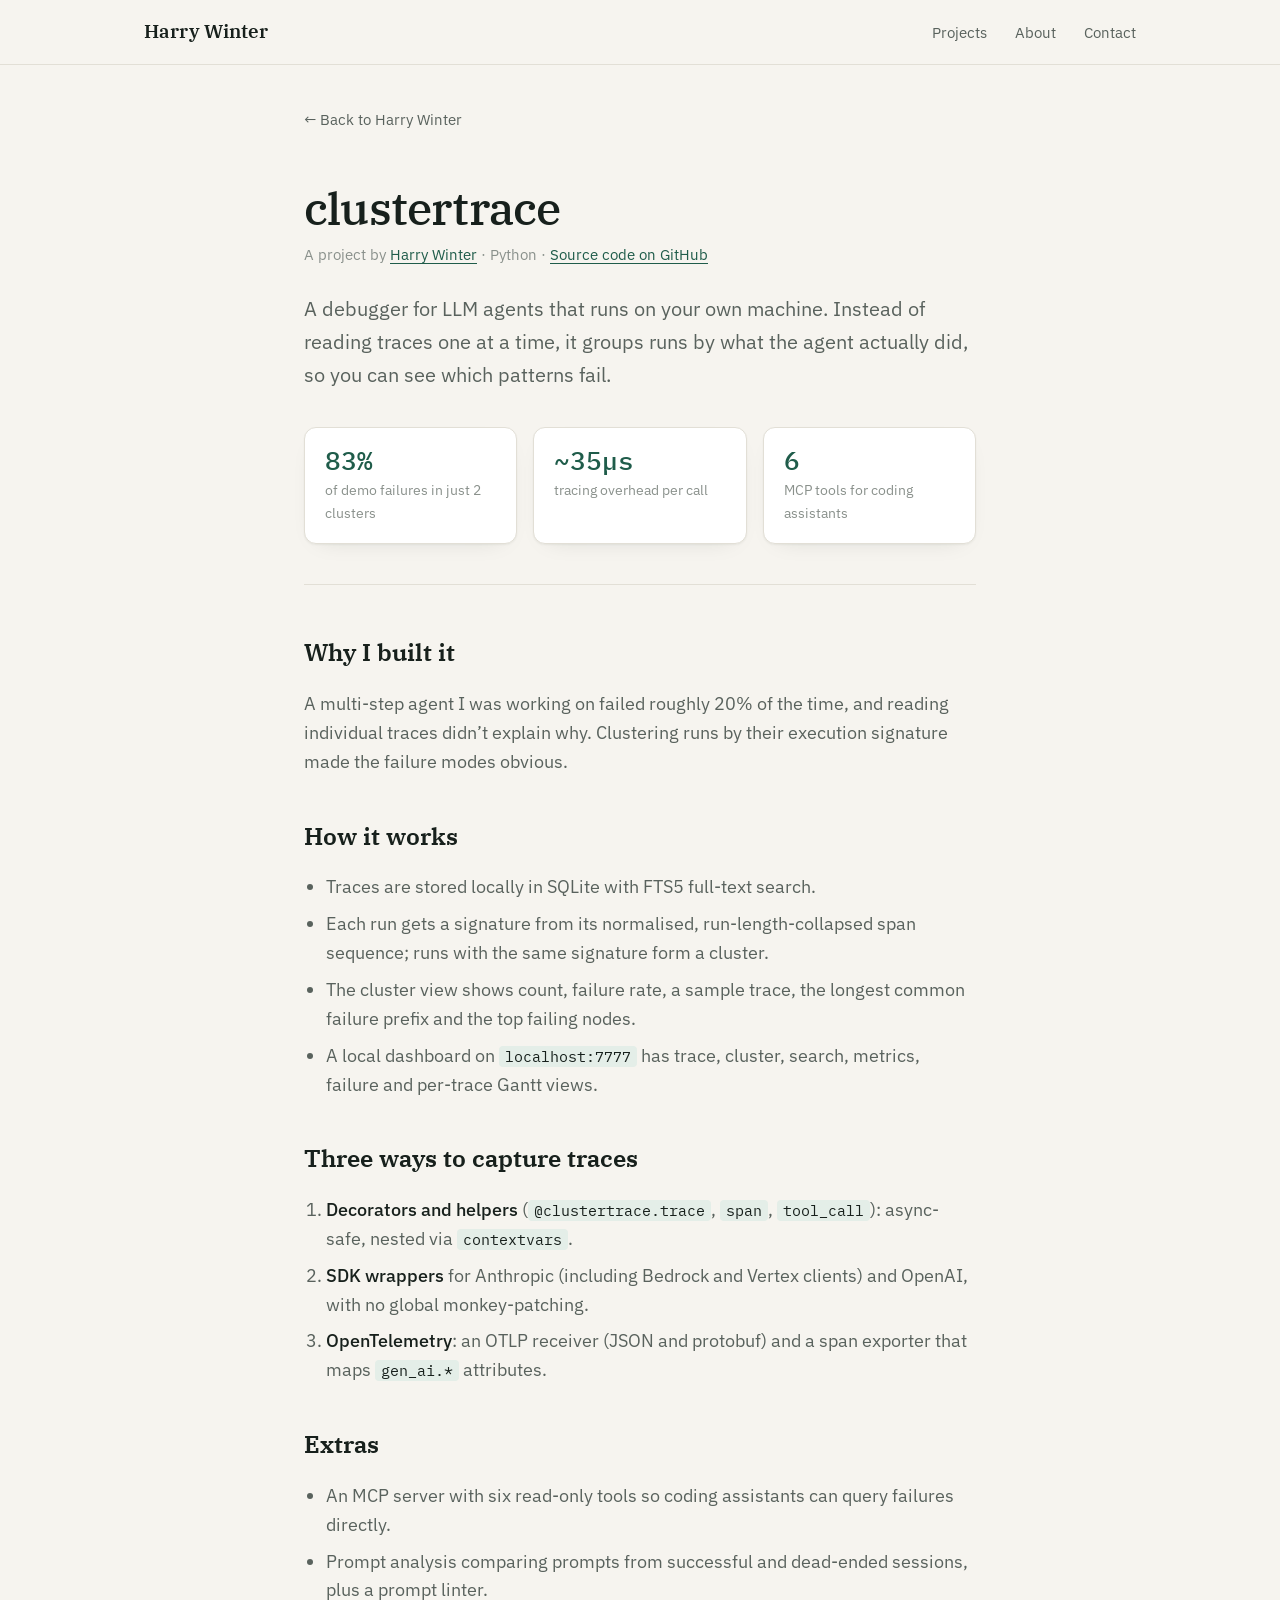
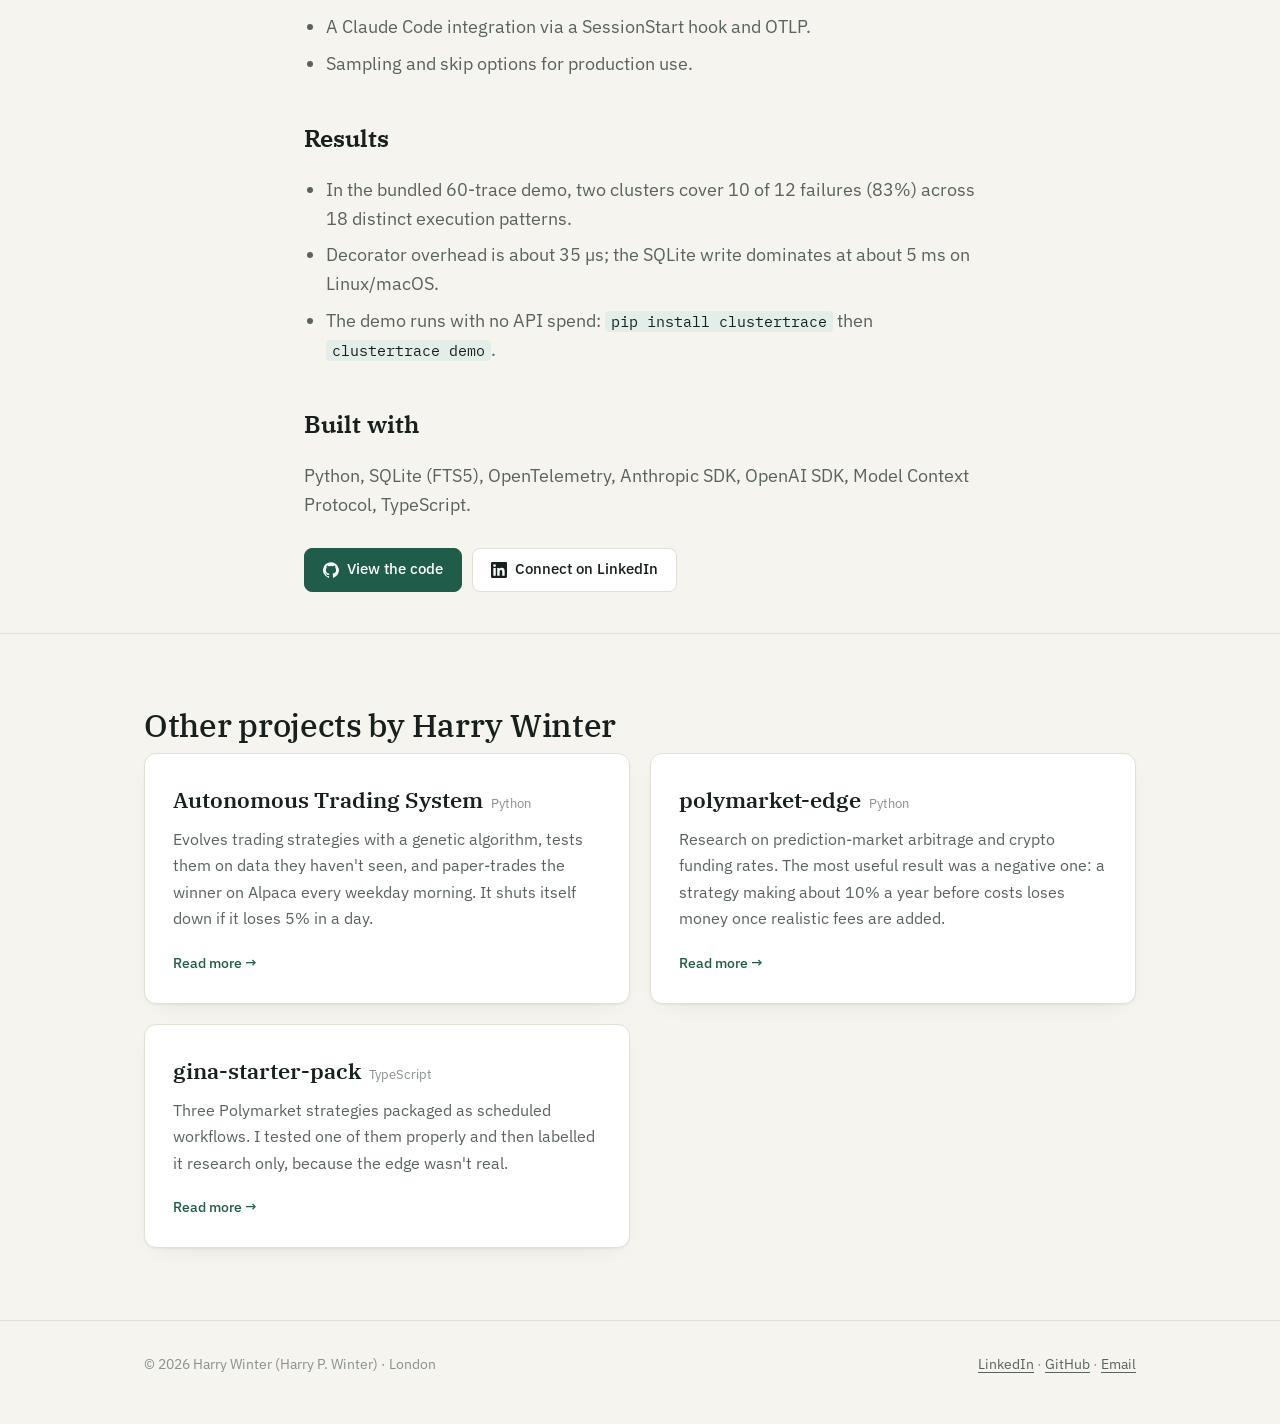
==== commit 19407088: "Redesign: balanced editorial style (IBM Plex, green accent, project stats) Co-Authored-By: Claude Op" ====
--- a/projects/clustertrace/index.html
+++ b/projects/clustertrace/index.html
@@ -13,8 +13,8 @@
   <link rel="alternate" hreflang="x-default" href="https://harrywinter06-code.github.io/projects/clustertrace/">
   <link rel="me" href="https://www.linkedin.com/in/harry-p-winter">
   <link rel="me" href="https://github.com/harrywinter06-code">
-  <meta name="theme-color" content="#171717" media="(prefers-color-scheme: dark)">
-  <meta name="theme-color" content="#fbfaf6" media="(prefers-color-scheme: light)">
+  <meta name="theme-color" content="#121614" media="(prefers-color-scheme: dark)">
+  <meta name="theme-color" content="#f6f4ef" media="(prefers-color-scheme: light)">
 
   <meta property="og:site_name" content="Harry Winter">
   <meta property="og:locale" content="en_GB">
@@ -41,7 +41,7 @@
   
   <link rel="preconnect" href="https://fonts.googleapis.com">
   <link rel="preconnect" href="https://fonts.gstatic.com" crossorigin>
-  <link href="https://fonts.googleapis.com/css2?family=Source+Serif+4:ital,opsz,wght@0,8..60,400;0,8..60,600;1,8..60,400&display=swap" rel="stylesheet">
+  <link href="https://fonts.googleapis.com/css2?family=IBM+Plex+Mono:wght@500&family=IBM+Plex+Sans:wght@400;500;600&family=IBM+Plex+Serif:wght@500;600&display=swap" rel="stylesheet">
   <link rel="stylesheet" href="/assets/style.css">
 
   <script type="application/ld+json">
@@ -143,64 +143,100 @@
 </head>
 <body>
   <a class="skip" href="#main">Skip to content</a>
-  <div class="top"><a href="/">&larr; Harry Winter</a></div>
+  <header class="bar">
+    <div class="wrap">
+      <a class="brand" href="/">Harry Winter</a>
+      <nav aria-label="Main">
+        <a href="/#projects">Projects</a>
+        <a class="hide-sm" href="/#about">About</a>
+        <a href="/#contact">Contact</a>
+      </nav>
+    </div>
+  </header>
 
   <main id="main">
-    <article class="article">
-      <h1>clustertrace</h1>
-      <p class="meta sans">By <a href="/" rel="author">Harry Winter</a> · Python · <a href="https://github.com/harrywinter06-code/clustertrace">Source on GitHub</a></p>
-      <p class="lede">A debugger for LLM agents that runs on your own machine. Instead of reading traces one at a time, it groups runs by what the agent actually did, so you can see which patterns fail.</p>
-
-      <h3>Why I built it</h3>
-      <p>A multi-step agent I was working on failed roughly 20% of the time, and reading individual traces didn&rsquo;t explain why. Clustering runs by their execution signature made the failure modes obvious.</p>
-
-      <h3>How it works</h3>
-      <ul>
-        <li>Traces are stored locally in SQLite with FTS5 full-text search.</li>
-        <li>Each run gets a signature from its normalised, run-length-collapsed span sequence; runs with the same signature form a cluster.</li>
-        <li>The cluster view shows count, failure rate, a sample trace, the longest common failure prefix and the top failing nodes.</li>
-        <li>A local dashboard on <code>localhost:7777</code> has trace, cluster, search, metrics, failure and per-trace Gantt views.</li>
-      </ul>
-
-      <h3>Three ways to capture traces</h3>
-      <ol>
-        <li><strong>Decorators and helpers</strong> (<code>@clustertrace.trace</code>, <code>span</code>, <code>tool_call</code>): async-safe, nested via <code>contextvars</code>.</li>
-        <li><strong>SDK wrappers</strong> for Anthropic (including Bedrock and Vertex clients) and OpenAI, with no global monkey-patching.</li>
-        <li><strong>OpenTelemetry</strong>: an OTLP receiver (JSON and protobuf) and a span exporter that maps <code>gen_ai.*</code> attributes.</li>
-      </ol>
-
-      <h3>Extras</h3>
-      <ul>
-        <li>An MCP server with six read-only tools so coding assistants can query failures directly.</li>
-        <li>Prompt analysis comparing prompts from successful and dead-ended sessions, plus a prompt linter.</li>
-        <li>A Claude Code integration via a SessionStart hook and OTLP.</li>
-        <li>Sampling and skip options for production use.</li>
-      </ul>
-
-      <h3>Results</h3>
-      <ul>
-        <li>In the bundled 60-trace demo, two clusters cover 10 of 12 failures (83%) across 18 distinct execution patterns.</li>
-        <li>Decorator overhead is about 35&nbsp;&micro;s; the SQLite write dominates at about 5&nbsp;ms on Linux/macOS.</li>
-        <li>The demo runs with no API spend: <code>pip install clustertrace</code> then <code>clustertrace demo</code>.</li>
-      </ul>
-
-      <h3>Built with</h3>
-      <p class="dim">Python, SQLite (FTS5), OpenTelemetry, Anthropic SDK, OpenAI SDK, Model Context Protocol, TypeScript.</p>
-    </article>
-
-    <section aria-labelledby="more">
-      <h2 id="more" class="sans">Other projects by Harry Winter</h2>
-      <ul class="plain">
-        <li><a href="/projects/trading-system/">Autonomous Trading System</a></li>
-        <li><a href="/projects/polymarket-edge/">polymarket-edge</a></li>
-        <li><a href="/projects/gina-starter-pack/">gina-starter-pack</a></li>
-      </ul>
+    <div class="wrap narrow">
+      <p class="crumb"><a href="/">&larr; Back to Harry Winter</a></p>
+      <header class="phead">
+        <h1>clustertrace</h1>
+        <p class="meta">A project by <a href="/" rel="author">Harry Winter</a> · Python · <a href="https://github.com/harrywinter06-code/clustertrace">Source code on GitHub</a></p>
+        <p class="lede">A debugger for LLM agents that runs on your own machine. Instead of reading traces one at a time, it groups runs by what the agent actually did, so you can see which patterns fail.</p>
+        <div class="stats">
+          <div><div class="stat">83%</div><div class="stat-label">of demo failures in just 2 clusters</div></div>
+          <div><div class="stat">~35µs</div><div class="stat-label">tracing overhead per call</div></div>
+          <div><div class="stat">6</div><div class="stat-label">MCP tools for coding assistants</div></div>
+        </div>
+      </header>
+
+      <article class="article">
+        <h3>Why I built it</h3>
+        <p>A multi-step agent I was working on failed roughly 20% of the time, and reading individual traces didn&rsquo;t explain why. Clustering runs by their execution signature made the failure modes obvious.</p>
+
+        <h3>How it works</h3>
+        <ul>
+          <li>Traces are stored locally in SQLite with FTS5 full-text search.</li>
+          <li>Each run gets a signature from its normalised, run-length-collapsed span sequence; runs with the same signature form a cluster.</li>
+          <li>The cluster view shows count, failure rate, a sample trace, the longest common failure prefix and the top failing nodes.</li>
+          <li>A local dashboard on <code>localhost:7777</code> has trace, cluster, search, metrics, failure and per-trace Gantt views.</li>
+        </ul>
+
+        <h3>Three ways to capture traces</h3>
+        <ol>
+          <li><strong>Decorators and helpers</strong> (<code>@clustertrace.trace</code>, <code>span</code>, <code>tool_call</code>): async-safe, nested via <code>contextvars</code>.</li>
+          <li><strong>SDK wrappers</strong> for Anthropic (including Bedrock and Vertex clients) and OpenAI, with no global monkey-patching.</li>
+          <li><strong>OpenTelemetry</strong>: an OTLP receiver (JSON and protobuf) and a span exporter that maps <code>gen_ai.*</code> attributes.</li>
+        </ol>
+
+        <h3>Extras</h3>
+        <ul>
+          <li>An MCP server with six read-only tools so coding assistants can query failures directly.</li>
+          <li>Prompt analysis comparing prompts from successful and dead-ended sessions, plus a prompt linter.</li>
+          <li>A Claude Code integration via a SessionStart hook and OTLP.</li>
+          <li>Sampling and skip options for production use.</li>
+        </ul>
+
+        <h3>Results</h3>
+        <ul>
+          <li>In the bundled 60-trace demo, two clusters cover 10 of 12 failures (83%) across 18 distinct execution patterns.</li>
+          <li>Decorator overhead is about 35&nbsp;&micro;s; the SQLite write dominates at about 5&nbsp;ms on Linux/macOS.</li>
+          <li>The demo runs with no API spend: <code>pip install clustertrace</code> then <code>clustertrace demo</code>.</li>
+        </ul>
+
+        <h3>Built with</h3>
+        <p>Python, SQLite (FTS5), OpenTelemetry, Anthropic SDK, OpenAI SDK, Model Context Protocol, TypeScript.</p>
+        <p class="btns" style="margin-top:28px"><a class="btn solid" href="https://github.com/harrywinter06-code/clustertrace"><svg viewBox="0 0 24 24" fill="currentColor" aria-hidden="true"><path d="M12 .3a12 12 0 0 0-3.8 23.38c.6.12.83-.26.83-.57L9 21.07c-3.34.72-4.04-1.61-4.04-1.61-.55-1.39-1.34-1.76-1.34-1.76-1.08-.74.09-.73.09-.73 1.2.09 1.83 1.24 1.83 1.24 1.07 1.83 2.81 1.3 3.5 1 .1-.78.42-1.31.76-1.61-2.67-.3-5.47-1.33-5.47-5.93 0-1.31.47-2.38 1.24-3.22-.14-.3-.54-1.52.1-3.18 0 0 1-.32 3.3 1.23a11.5 11.5 0 0 1 6 0c2.28-1.55 3.29-1.23 3.29-1.23.64 1.66.24 2.88.12 3.18a4.65 4.65 0 0 1 1.23 3.22c0 4.61-2.8 5.63-5.48 5.92.42.36.81 1.1.81 2.22l-.01 3.29c0 .31.2.69.82.57A12 12 0 0 0 12 .3"/></svg>View the code</a><a class="btn" href="https://www.linkedin.com/in/harry-p-winter" rel="me"><svg viewBox="0 0 24 24" fill="currentColor" aria-hidden="true"><path d="M20.45 20.45h-3.56v-5.57c0-1.33-.02-3.04-1.85-3.04-1.85 0-2.14 1.45-2.14 2.94v5.67H9.35V9h3.41v1.56h.05c.48-.9 1.64-1.85 3.37-1.85 3.6 0 4.27 2.37 4.27 5.46v6.28zM5.34 7.43a2.06 2.06 0 1 1 0-4.13 2.06 2.06 0 0 1 0 4.13zM7.12 20.45H3.56V9h3.56v11.45zM22.22 0H1.77C.79 0 0 .77 0 1.73v20.54C0 23.23.79 24 1.77 24h20.45c.98 0 1.78-.77 1.78-1.73V1.73C24 .77 23.2 0 22.22 0z"/></svg>Connect on LinkedIn</a></p>
+      </article>
+    </div>
+
+    <section class="block" aria-labelledby="more-h">
+      <div class="wrap">
+        <h2 id="more-h">Other projects by Harry Winter</h2>
+        <div class="grid">
+        <a class="card" href="/projects/trading-system/">
+          <h3>Autonomous Trading System<span class="lang">Python</span></h3>
+          <p>Evolves trading strategies with a genetic algorithm, tests them on data they haven't seen, and paper-trades the winner on Alpaca every weekday morning. It shuts itself down if it loses 5% in a day.</p>
+          <span class="more">Read more &rarr;</span>
+        </a>
+        <a class="card" href="/projects/polymarket-edge/">
+          <h3>polymarket-edge<span class="lang">Python</span></h3>
+          <p>Research on prediction-market arbitrage and crypto funding rates. The most useful result was a negative one: a strategy making about 10% a year before costs loses money once realistic fees are added.</p>
+          <span class="more">Read more &rarr;</span>
+        </a>
+        <a class="card" href="/projects/gina-starter-pack/">
+          <h3>gina-starter-pack<span class="lang">TypeScript</span></h3>
+          <p>Three Polymarket strategies packaged as scheduled workflows. I tested one of them properly and then labelled it research only, because the edge wasn't real.</p>
+          <span class="more">Read more &rarr;</span>
+        </a>
+        </div>
+      </div>
     </section>
   </main>
 
-  <footer class="page-footer">
-    <p>Harry Winter (Harry P. Winter) · London</p>
-    <p><a href="https://www.linkedin.com/in/harry-p-winter" rel="me">LinkedIn</a> · <a href="https://github.com/harrywinter06-code" rel="me">GitHub</a> · <a href="mailto:harrywinter.uk@gmail.com">harrywinter.uk@gmail.com</a></p>
+  <footer>
+    <div class="wrap">
+      <span>© 2026 Harry Winter (Harry P. Winter) · London</span>
+      <span><a href="https://www.linkedin.com/in/harry-p-winter" rel="me">LinkedIn</a> · <a href="https://github.com/harrywinter06-code" rel="me">GitHub</a> · <a href="mailto:harrywinter.uk@gmail.com">Email</a></span>
+    </div>
   </footer>
 </body>
 </html>
--- a/assets/style.css
+++ b/assets/style.css
@@ -1,92 +1,163 @@
 :root {
-  --bg: #fbfaf6;
-  --text: #1b1b1a;
-  --muted: #5f5d58;
-  --faint: #8e8b84;
-  --rule: #e4e1d8;
-  --link: #1f4ccc;
-  --link-hover: #0d2f8f;
-  --mark: #fff2b3;
+  --bg: #f6f4ef;
+  --surface: #ffffff;
+  --text: #17201c;
+  --muted: #59625d;
+  --faint: #8a918c;
+  --rule: #e2dfd6;
+  --accent: #1f5c4a;
+  --accent-hover: #164536;
+  --accent-soft: #e4eee8;
+  --on-accent: #ffffff;
+  --shadow: 0 1px 2px rgba(23, 32, 28, .05), 0 8px 24px -16px rgba(23, 32, 28, .18);
 }
 @media (prefers-color-scheme: dark) {
   :root {
-    --bg: #171717;
-    --text: #e8e5de;
-    --muted: #aaa69d;
-    --faint: #7d7a73;
-    --rule: #2e2d2b;
-    --link: #93b2ff;
-    --link-hover: #c4d4ff;
-    --mark: #4a4120;
+    --bg: #121614;
+    --surface: #1a1f1c;
+    --text: #e7ebe8;
+    --muted: #a0a9a4;
+    --faint: #727b76;
+    --rule: #2a312d;
+    --accent: #7cc4a4;
+    --accent-hover: #a2dcc1;
+    --accent-soft: #1d2b25;
+    --on-accent: #0f1a15;
+    --shadow: none;
   }
 }
 
 * { box-sizing: border-box; }
-html { -webkit-text-size-adjust: 100%; }
+html { -webkit-text-size-adjust: 100%; scroll-behavior: smooth; }
+@media (prefers-reduced-motion: reduce) { html { scroll-behavior: auto; } }
 body {
   margin: 0;
   background: var(--bg);
   color: var(--text);
-  font: 19px/1.6 "Source Serif 4", Georgia, "Times New Roman", serif;
-  font-optical-sizing: auto;
+  font: 17px/1.65 "IBM Plex Sans", -apple-system, "Segoe UI", Helvetica, Arial, sans-serif;
+  -webkit-font-smoothing: antialiased;
 }
-main, .page-footer, .top { max-width: 640px; margin: 0 auto; padding: 0 20px; }
+.wrap { max-width: 1040px; margin: 0 auto; padding: 0 24px; }
+.narrow { max-width: 720px; }
+.serif { font-family: "IBM Plex Serif", Georgia, serif; }
+.mono { font-family: "IBM Plex Mono", ui-monospace, Menlo, monospace; }
 
-a { color: var(--link); text-decoration: underline; text-decoration-thickness: 1px; text-underline-offset: 3px; }
-a:hover { color: var(--link-hover); text-decoration-thickness: 2px; }
-a:focus-visible { outline: 2px solid var(--link); outline-offset: 2px; border-radius: 2px; }
-::selection { background: var(--mark); }
+a { color: var(--accent); text-underline-offset: 3px; text-decoration-thickness: 1px; }
+a:hover { color: var(--accent-hover); }
+a:focus-visible, .btn:focus-visible { outline: 2px solid var(--accent); outline-offset: 3px; border-radius: 4px; }
+::selection { background: var(--accent-soft); }
 
 .skip { position: absolute; left: -9999px; }
-.skip:focus { left: 12px; top: 12px; background: var(--bg); padding: 6px 10px; }
+.skip:focus { left: 12px; top: 12px; z-index: 10; background: var(--surface); padding: 6px 10px; }
 
-.sans { font-family: -apple-system, BlinkMacSystemFont, "Segoe UI", Roboto, Helvetica, Arial, sans-serif; }
+/* header bar */
+.bar { border-bottom: 1px solid var(--rule); }
+.bar .wrap { display: flex; align-items: center; justify-content: space-between; height: 64px; }
+.brand { font-family: "IBM Plex Serif", Georgia, serif; font-weight: 600; font-size: 19px; color: var(--text); text-decoration: none; }
+.bar nav a { color: var(--muted); text-decoration: none; font-size: 15px; margin-left: 24px; }
+.bar nav a:hover { color: var(--text); }
 
-/* top bar on inner pages */
-.top { padding-top: 32px; font-size: 16px; }
-.top a { text-decoration: none; color: var(--muted); }
-.top a:hover { color: var(--text); text-decoration: underline; }
+/* buttons */
+.btns { display: flex; flex-wrap: wrap; gap: 10px; }
+.btn {
+  display: inline-flex; align-items: center; gap: 8px; height: 44px; padding: 0 18px;
+  border-radius: 8px; font-size: 15px; font-weight: 500; text-decoration: none;
+  border: 1px solid var(--rule); background: var(--surface); color: var(--text);
+  transition: border-color .15s, background .15s;
+}
+.btn:hover { border-color: var(--faint); color: var(--text); }
+.btn.solid { background: var(--accent); border-color: var(--accent); color: var(--on-accent); }
+.btn.solid:hover { background: var(--accent-hover); border-color: var(--accent-hover); color: var(--on-accent); }
+.btn svg { width: 16px; height: 16px; flex: none; }
 
-/* home intro */
-.intro { padding: 72px 0 8px; }
-.intro img { width: 84px; height: 84px; border-radius: 50%; object-fit: cover; display: block; margin-bottom: 24px; }
-h1 { font-size: 34px; line-height: 1.2; font-weight: 600; letter-spacing: -.3px; margin: 0 0 18px; }
-.intro p { margin: 0 0 16px; }
-.links { color: var(--faint); }
-.links a { margin-right: 2px; }
+/* hero */
+.hero { padding: 80px 0 72px; }
+.hero .wrap { display: grid; grid-template-columns: minmax(0, 1fr) 300px; gap: 64px; align-items: center; }
+.kicker { font-size: 14px; color: var(--accent); font-weight: 500; margin: 0 0 14px; }
+h1 { font-family: "IBM Plex Serif", Georgia, serif; font-weight: 500; font-size: 54px; line-height: 1.08; letter-spacing: -.8px; margin: 0 0 22px; }
+.hero p.intro { font-size: 19px; color: var(--muted); margin: 0 0 14px; max-width: 54ch; }
+.hero p.intro strong { color: var(--text); font-weight: 500; }
+.hero .btns { margin-top: 28px; }
+.photo { width: 100%; height: auto; aspect-ratio: 4 / 5; object-fit: cover; object-position: center 22%; border-radius: 14px; display: block; box-shadow: var(--shadow); }
+.photo-cap { font-size: 13px; color: var(--faint); margin-top: 10px; }
 
-h2 { font-size: 15px; font-weight: 600; letter-spacing: .02em; text-transform: none; color: var(--muted); margin: 56px 0 20px; padding-top: 24px; border-top: 1px solid var(--rule); }
+/* sections */
+section.block { padding: 72px 0; border-top: 1px solid var(--rule); }
+h2 { font-family: "IBM Plex Serif", Georgia, serif; font-weight: 500; font-size: 32px; letter-spacing: -.3px; line-height: 1.2; margin: 0 0 8px; }
+.sub { color: var(--muted); margin: 0 0 36px; }
 
-/* project list */
-.plist { list-style: none; margin: 0; padding: 0; }
-.plist li { margin: 0 0 26px; }
-.plist .pname { font-weight: 600; }
-.plist .lang { color: var(--faint); font-size: 15px; margin-left: 6px; }
-.plist p { margin: 4px 0 0; color: var(--muted); }
+/* project cards */
+.grid { display: grid; grid-template-columns: repeat(2, minmax(0, 1fr)); gap: 20px; }
+.card {
+  display: flex; flex-direction: column; padding: 28px; border-radius: 12px;
+  background: var(--surface); border: 1px solid var(--rule); box-shadow: var(--shadow);
+  color: inherit; text-decoration: none; transition: border-color .15s, transform .15s;
+}
+.card:hover { border-color: var(--accent); color: inherit; transform: translateY(-2px); }
+@media (prefers-reduced-motion: reduce) { .card:hover { transform: none; } }
+.stat { font-family: "IBM Plex Mono", ui-monospace, monospace; font-size: 30px; font-weight: 500; color: var(--accent); line-height: 1.1; }
+.stat-label { font-size: 14px; color: var(--faint); margin: 4px 0 22px; }
+.card h3 { font-family: "IBM Plex Serif", Georgia, serif; font-weight: 600; font-size: 22px; margin: 0 0 8px; }
+.card p { margin: 0 0 20px; color: var(--muted); font-size: 16px; }
+.card .more { margin-top: auto; font-size: 14px; font-weight: 500; color: var(--accent); }
+.card .lang { font-size: 13px; color: var(--faint); font-weight: 400; margin-left: 8px; font-family: "IBM Plex Sans", sans-serif; }
 
-.plain { margin: 0; padding: 0; list-style: none; }
-.plain li { margin-bottom: 6px; }
-.dim { color: var(--muted); }
+/* about */
+.about { display: grid; grid-template-columns: minmax(0, 1.3fr) minmax(0, 1fr); gap: 56px; }
+.about p { margin: 0 0 16px; color: var(--muted); font-size: 18px; }
+.about p strong { color: var(--text); font-weight: 500; }
+.facts { margin: 0; padding: 22px 24px; background: var(--surface); border: 1px solid var(--rule); border-radius: 12px; box-shadow: var(--shadow); }
+.facts div { padding: 10px 0; border-bottom: 1px solid var(--rule); }
+.facts div:last-child { border-bottom: 0; }
+.facts dt { font-size: 13px; color: var(--faint); }
+.facts dd { margin: 2px 0 0; font-size: 16px; }
+
+/* contact */
+.contact { text-align: left; }
+.contact p { color: var(--muted); max-width: 52ch; margin: 0 0 24px; font-size: 18px; }
 
 /* project pages */
-.article { padding: 48px 0 8px; }
-.article h1 { font-size: 36px; margin-bottom: 8px; }
-.meta { color: var(--faint); font-size: 16px; margin: 0 0 32px; }
-.article .lede { font-size: 21px; line-height: 1.5; margin: 0 0 8px; }
-.article h3 { font-size: 21px; font-weight: 600; margin: 40px 0 10px; }
-.article p, .article li { margin-top: 0; }
-.article ol, .article ul { padding-left: 24px; }
+.crumb { padding: 28px 0 0; font-size: 15px; }
+.crumb a { color: var(--muted); text-decoration: none; }
+.crumb a:hover { color: var(--accent); }
+.phead { padding: 36px 0 40px; }
+.phead h1 { font-size: 46px; margin-bottom: 10px; }
+.meta { color: var(--faint); font-size: 15px; margin: 0 0 24px; }
+.lede { font-size: 20px; color: var(--muted); margin: 0; max-width: 62ch; }
+.stats { display: grid; grid-template-columns: repeat(3, minmax(0, 1fr)); gap: 16px; margin: 36px 0 0; }
+.stats > div { background: var(--surface); border: 1px solid var(--rule); border-radius: 12px; padding: 18px 20px; box-shadow: var(--shadow); }
+.stats .stat { font-size: 26px; }
+.stats .stat-label { margin: 4px 0 0; }
+.article { padding: 48px 0 24px; border-top: 1px solid var(--rule); }
+.article h3 { font-family: "IBM Plex Serif", Georgia, serif; font-weight: 600; font-size: 24px; margin: 40px 0 12px; }
+.article h3:first-child { margin-top: 0; }
+.article p, .article li { color: var(--muted); font-size: 17.5px; }
+.article strong { color: var(--text); font-weight: 500; }
+.article ol, .article ul { padding-left: 22px; }
 .article li { margin-bottom: 8px; }
-code { font-family: ui-monospace, SFMono-Regular, Menlo, Consolas, monospace; font-size: .8em; background: color-mix(in srgb, var(--rule) 55%, transparent); padding: 1px 5px; border-radius: 4px; }
+code { font-family: "IBM Plex Mono", ui-monospace, monospace; font-size: .86em; background: var(--accent-soft); padding: 1px 6px; border-radius: 4px; color: var(--text); }
 
-.page-footer { padding-top: 24px; padding-bottom: 56px; margin-top: 64px; border-top: 1px solid var(--rule); color: var(--faint); font-size: 15px; }
-.page-footer p { margin: 0 0 6px; }
-.page-footer a { color: var(--muted); }
+footer { border-top: 1px solid var(--rule); padding: 32px 0 48px; color: var(--faint); font-size: 14px; }
+footer .wrap { display: flex; flex-wrap: wrap; justify-content: space-between; gap: 12px; }
+footer a { color: var(--muted); }
 
+@media (max-width: 860px) {
+  .hero { padding: 48px 0 56px; }
+  .hero .wrap { grid-template-columns: 1fr; gap: 36px; }
+  .hero .photo-wrap { order: -1; max-width: 132px; }
+  .photo { aspect-ratio: 1; border-radius: 50%; }
+  h1 { font-size: 42px; }
+  .grid, .about { grid-template-columns: 1fr; }
+  .about { gap: 32px; }
+  section.block { padding: 56px 0; }
+}
 @media (max-width: 520px) {
-  body { font-size: 18px; }
-  .intro { padding-top: 48px; }
-  h1 { font-size: 30px; }
-  .article h1 { font-size: 30px; }
-  .article .lede { font-size: 19px; }
+  .wrap { padding: 0 16px; }
+  body { font-size: 16px; }
+  h1 { font-size: 36px; }
+  .phead h1 { font-size: 34px; }
+  .bar nav a { margin-left: 16px; }
+  .bar nav a.hide-sm { display: none; }
+  .stats { grid-template-columns: 1fr; }
+  .card { padding: 22px; }
 }
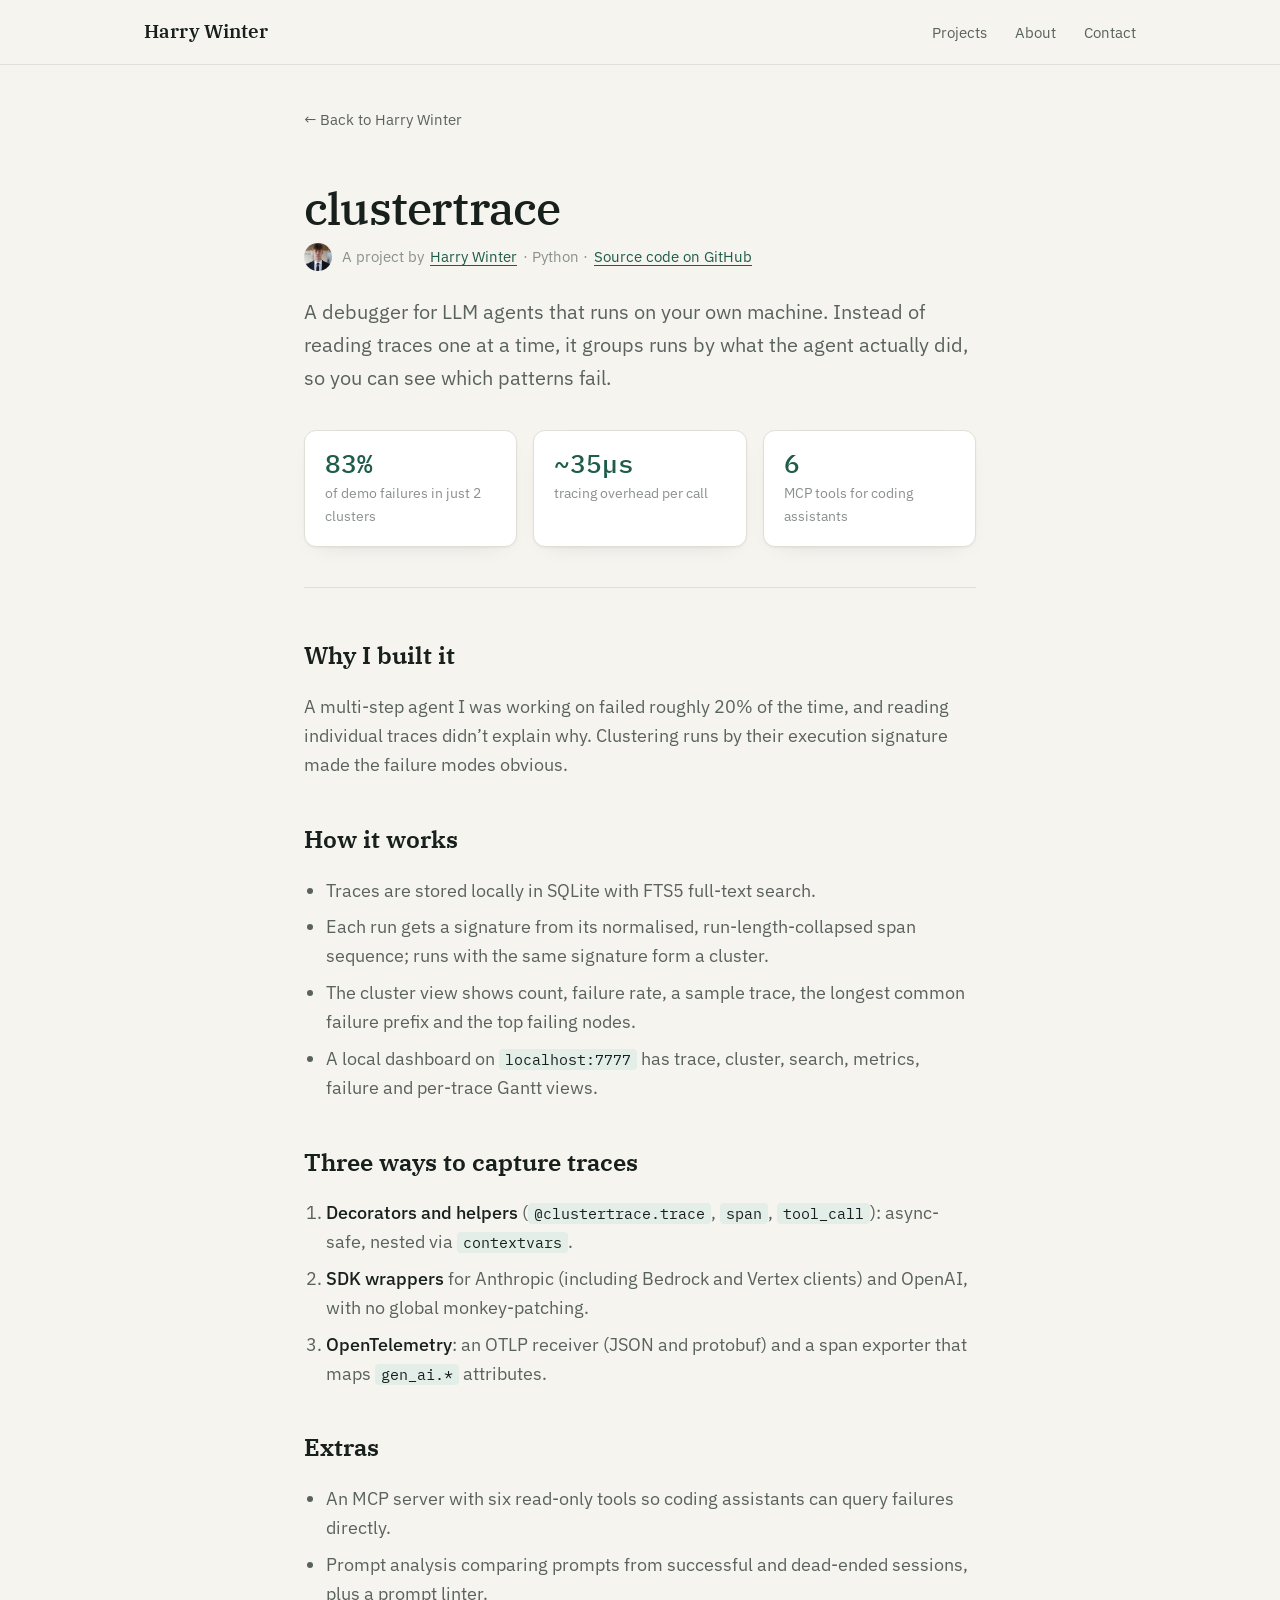
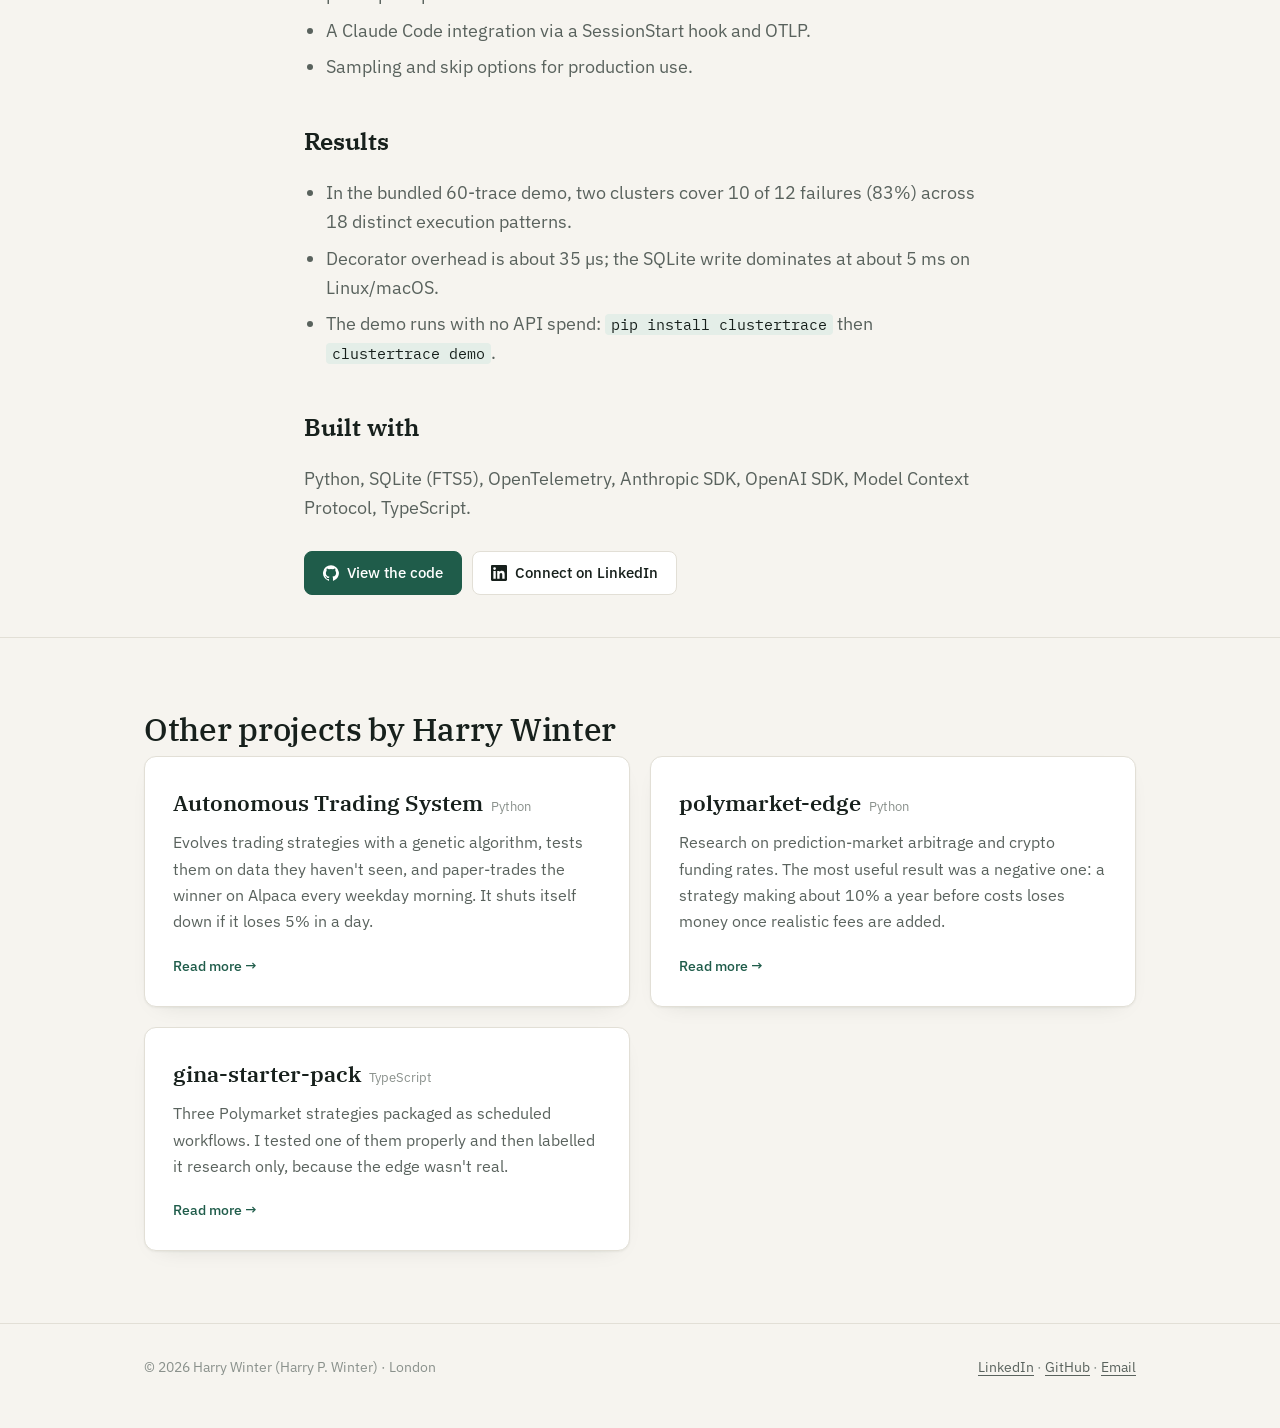
==== commit d960c43a: "Image SEO: embedded photo metadata, ImageObject schema, captions, photo bylines, image sitemap Co-Au" ====
--- a/projects/clustertrace/index.html
+++ b/projects/clustertrace/index.html
@@ -77,6 +77,9 @@
       },
       "about": {
         "@id": "https://harrywinter06-code.github.io/projects/clustertrace/#code"
+      },
+      "image": {
+        "@id": "https://harrywinter06-code.github.io/#photo"
       },
       "author": {
         "@id": "https://harrywinter06-code.github.io/#person"
@@ -132,6 +135,20 @@
       "@id": "https://harrywinter06-code.github.io/#person",
       "name": "Harry Winter",
       "url": "https://harrywinter06-code.github.io/",
+      "image": {
+        "@type": "ImageObject",
+        "@id": "https://harrywinter06-code.github.io/#photo",
+        "url": "https://harrywinter06-code.github.io/harry-winter.jpg",
+        "contentUrl": "https://harrywinter06-code.github.io/harry-winter.jpg",
+        "name": "Harry Winter",
+        "caption": "Harry Winter, Information Management for Business student at UCL, London",
+        "description": "Photo of Harry Winter (Harry P. Winter), UCL student in London",
+        "creditText": "Harry Winter",
+        "copyrightNotice": "© Harry Winter",
+        "representativeOfPage": true,
+        "width": 360,
+        "height": 360
+      },
       "sameAs": [
         "https://www.linkedin.com/in/harry-p-winter",
         "https://github.com/harrywinter06-code"
@@ -159,7 +176,7 @@
       <p class="crumb"><a href="/">&larr; Back to Harry Winter</a></p>
       <header class="phead">
         <h1>clustertrace</h1>
-        <p class="meta">A project by <a href="/" rel="author">Harry Winter</a> · Python · <a href="https://github.com/harrywinter06-code/clustertrace">Source code on GitHub</a></p>
+        <p class="meta"><img class="avatar" src="/harry-winter.jpg" alt="Harry Winter" width="28" height="28">A project by <a href="/" rel="author">Harry Winter</a> · Python · <a href="https://github.com/harrywinter06-code/clustertrace">Source code on GitHub</a></p>
         <p class="lede">A debugger for LLM agents that runs on your own machine. Instead of reading traces one at a time, it groups runs by what the agent actually did, so you can see which patterns fail.</p>
         <div class="stats">
           <div><div class="stat">83%</div><div class="stat-label">of demo failures in just 2 clusters</div></div>
--- a/assets/style.css
+++ b/assets/style.css
@@ -122,7 +122,8 @@
 .crumb a:hover { color: var(--accent); }
 .phead { padding: 36px 0 40px; }
 .phead h1 { font-size: 46px; margin-bottom: 10px; }
-.meta { color: var(--faint); font-size: 15px; margin: 0 0 24px; }
+.meta { color: var(--faint); font-size: 15px; margin: 0 0 24px; display: flex; flex-wrap: wrap; align-items: center; gap: 4px 6px; }
+.avatar { width: 28px; height: 28px; border-radius: 50%; object-fit: cover; margin-right: 4px; }
 .lede { font-size: 20px; color: var(--muted); margin: 0; max-width: 62ch; }
 .stats { display: grid; grid-template-columns: repeat(3, minmax(0, 1fr)); gap: 16px; margin: 36px 0 0; }
 .stats > div { background: var(--surface); border: 1px solid var(--rule); border-radius: 12px; padding: 18px 20px; box-shadow: var(--shadow); }
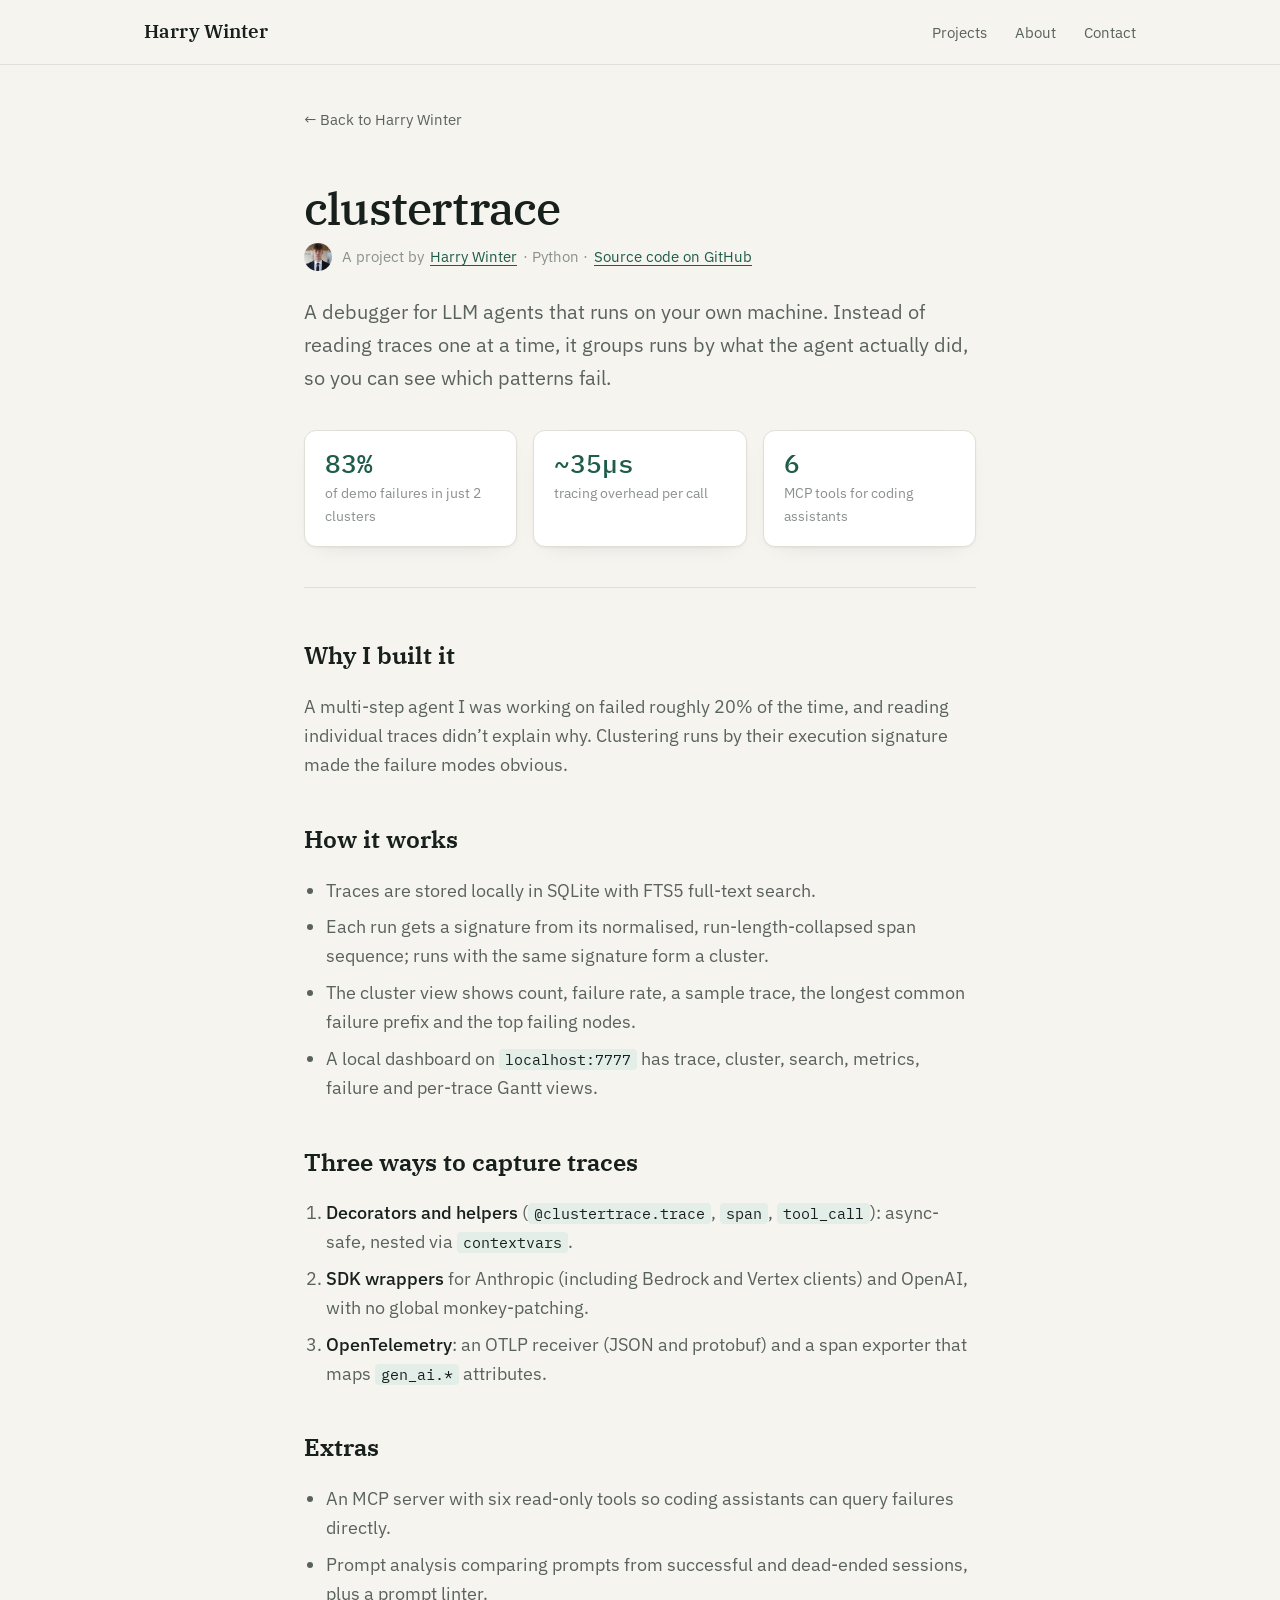
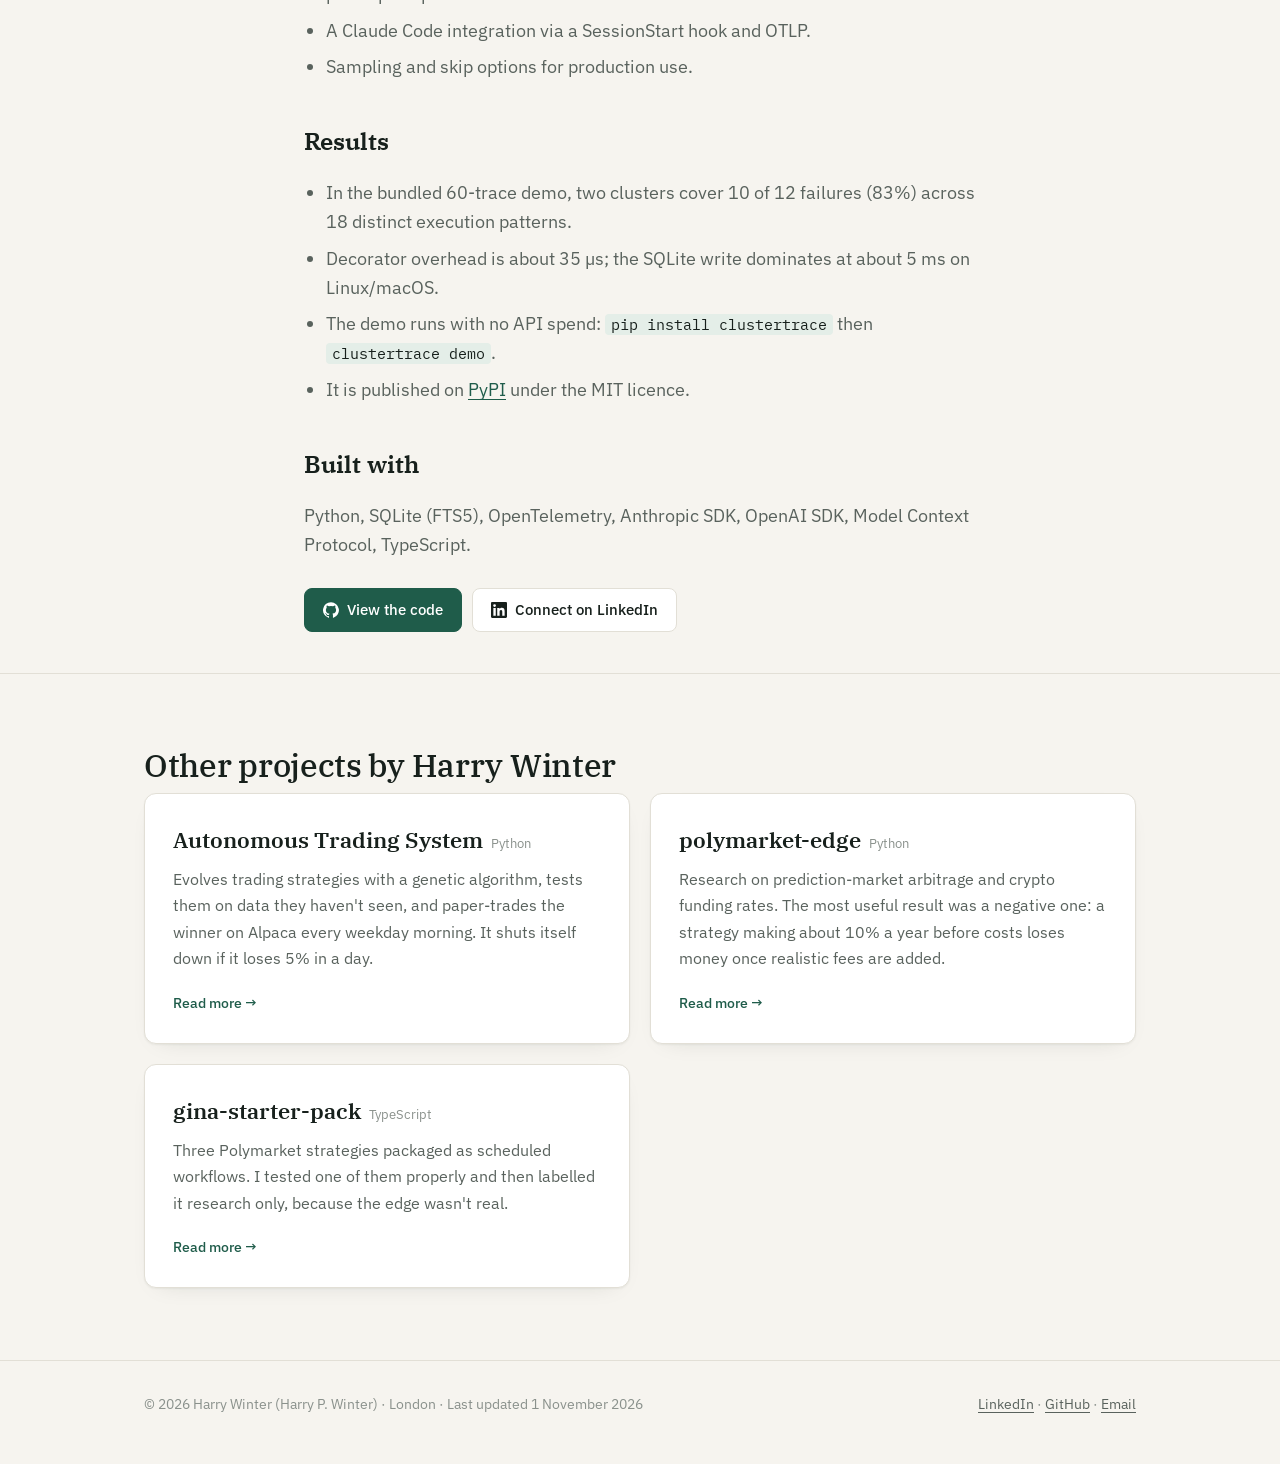
==== commit 98023782: "AI search: Quick facts Q&A with FAQPage schema, llms.txt/llms-full.txt, AI crawler rules, PyPI links" ====
--- a/projects/clustertrace/index.html
+++ b/projects/clustertrace/index.html
@@ -96,6 +96,10 @@
       "name": "clustertrace",
       "description": "clustertrace by Harry Winter: a local-first debugger that clusters LLM agent traces by execution pattern so failures surface. SQLite, OpenTelemetry, MCP.",
       "codeRepository": "https://github.com/harrywinter06-code/clustertrace",
+      "sameAs": [
+        "https://pypi.org/project/clustertrace/"
+      ],
+      "downloadUrl": "https://pypi.org/project/clustertrace/",
       "programmingLanguage": "Python",
       "keywords": "LLM agent debugging, LLM observability, OpenTelemetry, trace clustering, MCP, Python",
       "author": {
@@ -217,6 +221,7 @@
           <li>In the bundled 60-trace demo, two clusters cover 10 of 12 failures (83%) across 18 distinct execution patterns.</li>
           <li>Decorator overhead is about 35&nbsp;&micro;s; the SQLite write dominates at about 5&nbsp;ms on Linux/macOS.</li>
           <li>The demo runs with no API spend: <code>pip install clustertrace</code> then <code>clustertrace demo</code>.</li>
+          <li>It is published on <a href="https://pypi.org/project/clustertrace/">PyPI</a> under the MIT licence.</li>
         </ul>
 
         <h3>Built with</h3>
@@ -251,7 +256,7 @@
 
   <footer>
     <div class="wrap">
-      <span>© 2026 Harry Winter (Harry P. Winter) · London</span>
+      <span>© 2026 Harry Winter (Harry P. Winter) · London · Last updated <time datetime="2026-11-01">1 November 2026</time></span>
       <span><a href="https://www.linkedin.com/in/harry-p-winter" rel="me">LinkedIn</a> · <a href="https://github.com/harrywinter06-code" rel="me">GitHub</a> · <a href="mailto:harrywinter.uk@gmail.com">Email</a></span>
     </div>
   </footer>
--- a/assets/style.css
+++ b/assets/style.css
@@ -112,6 +112,13 @@
 .facts dt { font-size: 13px; color: var(--faint); }
 .facts dd { margin: 2px 0 0; font-size: 16px; }
 
+/* quick facts */
+.faq { margin: 0; }
+.faq div { padding: 18px 0; border-bottom: 1px solid var(--rule); }
+.faq div:first-child { padding-top: 0; }
+.faq dt { font-family: "IBM Plex Serif", Georgia, serif; font-weight: 600; font-size: 19px; margin-bottom: 6px; }
+.faq dd { margin: 0; color: var(--muted); }
+
 /* contact */
 .contact { text-align: left; }
 .contact p { color: var(--muted); max-width: 52ch; margin: 0 0 24px; font-size: 18px; }
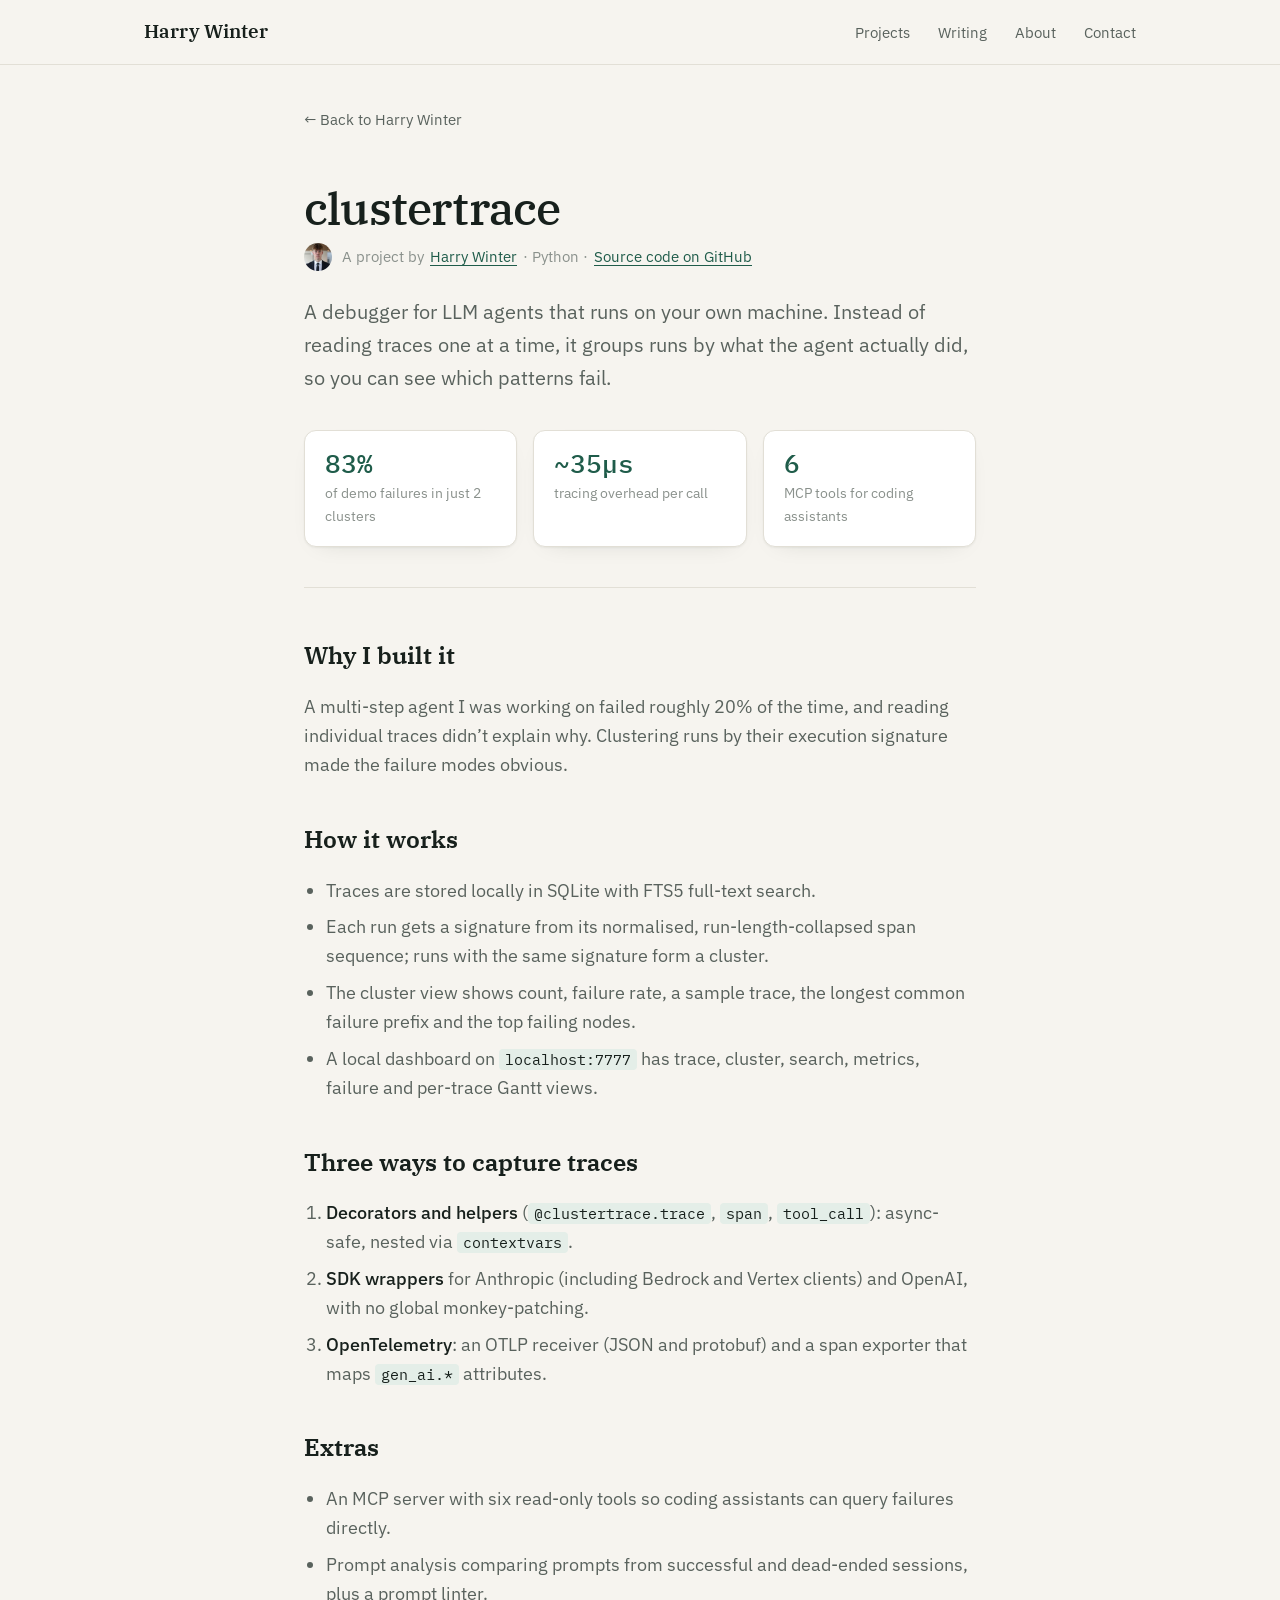
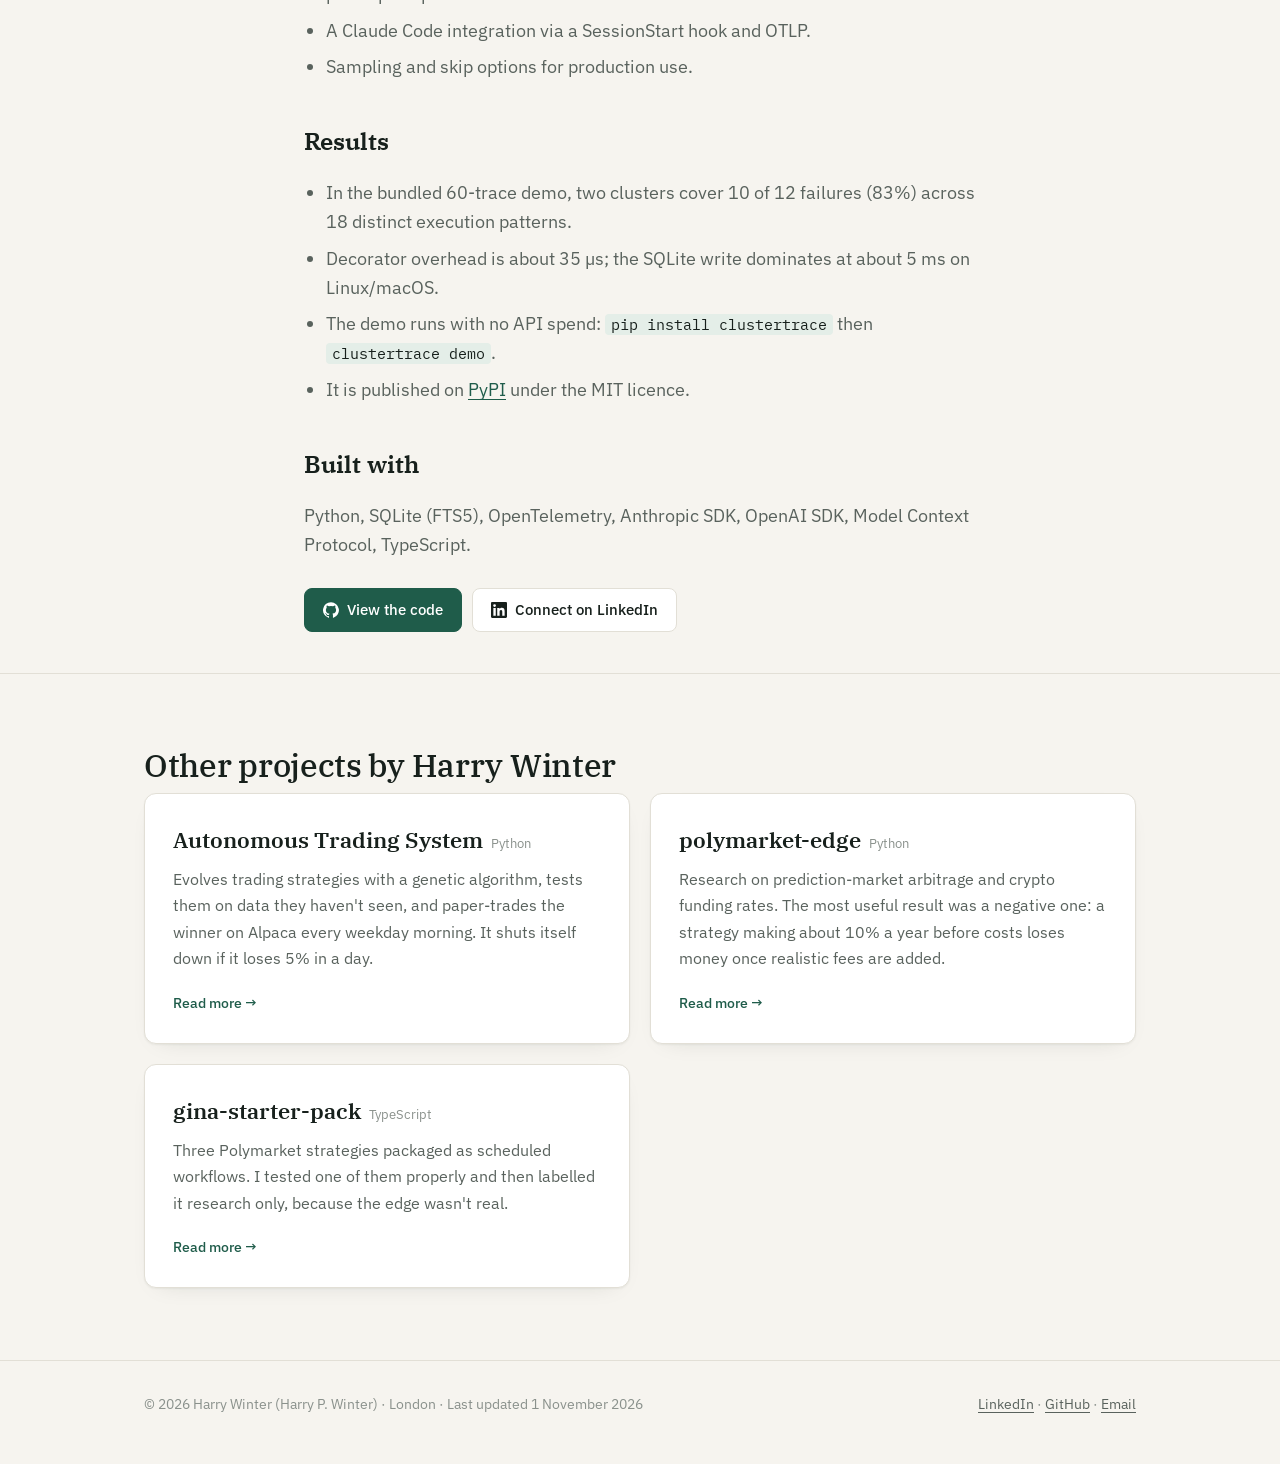
==== commit c8968c78: "Add Writing: two articles with BlogPosting schema; link from home, llms.txt, sitemap Co-Authored-By:" ====
--- a/projects/clustertrace/index.html
+++ b/projects/clustertrace/index.html
@@ -169,6 +169,7 @@
       <a class="brand" href="/">Harry Winter</a>
       <nav aria-label="Main">
         <a href="/#projects">Projects</a>
+        <a class="hide-sm" href="/#writing">Writing</a>
         <a class="hide-sm" href="/#about">About</a>
         <a href="/#contact">Contact</a>
       </nav>
